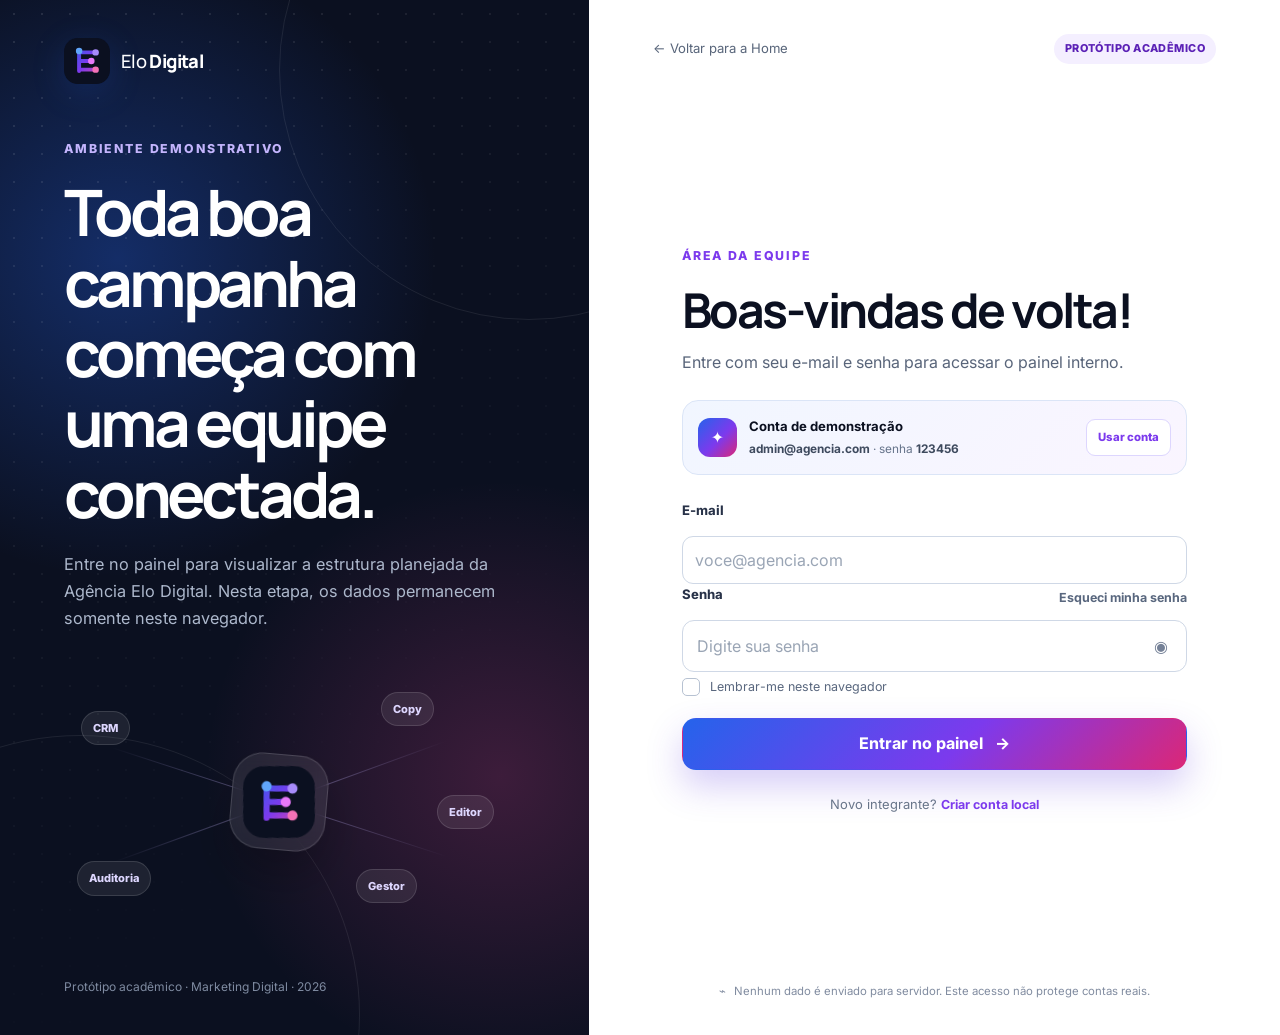
==== copy.html @ 089dfe14 "Implement CRM Copy and Editor modules" ====
<!doctype html>
<html lang="pt-BR">
  <head>
    <meta charset="utf-8"><meta name="viewport" content="width=device-width, initial-scale=1"><meta name="theme-color" content="#ec4899"><meta name="referrer" content="no-referrer">
    <meta http-equiv="Content-Security-Policy" content="default-src 'self'; script-src 'self'; style-src 'self'; img-src 'self' data: blob:; font-src 'self'; connect-src 'none'; object-src 'none'; base-uri 'self'; form-action 'self'; frame-ancestors 'none'">
    <meta name="description" content="Gerador de textos demonstrativo da Agência Elo Digital."><title>Copy | Agência Elo Digital</title>
    <link rel="icon" href="assets/favicon.svg" type="image/svg+xml"><link rel="stylesheet" href="styles.css">
    <script src="scripts/auth.js" defer></script><script src="scripts/data.js" defer></script><script src="scripts/module-shell.js" defer></script><script src="scripts/copy.js" defer></script>
  </head>
  <body class="pagina-modulo modulo-copy">
    <a class="pular-conteudo" href="#conteudo-modulo">Pular para o conteúdo</a>
    <header class="cabecalho-modulo-site"><div class="container barra-modulo-site">
      <a class="marca" href="dashboard.html" aria-label="Agência Elo Digital — painel"><img src="assets/logo.svg" alt="" width="42" height="42"><span>Elo <strong>Digital</strong></span></a>
      <nav class="navegacao-modulos" aria-label="Módulos internos"><a href="dashboard.html">Painel</a><a href="crm.html">CRM</a><a class="ativo" href="copy.html" aria-current="page">Copy</a><a href="editor.html">Editor</a><span>Gestor <small>Em breve</small></span><span>Auditoria <small>Em breve</small></span></nav>
      <div class="acoes-modulo"><span class="avatar-usuario" data-avatar>ED</span><span class="nome-usuario-modulo" data-nome-menu>Equipe Elo</span><button class="botao-sair" type="button" data-sair>Sair</button></div>
    </div></header>
    <main id="conteudo-modulo">
      <section class="hero-modulo"><div class="container hero-modulo-conteudo"><div><p class="sobretitulo">Copy · Textos e ideias de anúncios</p><h1>Da estratégia à mensagem, com contexto e responsabilidade.</h1><p>Configure o formato, o objetivo e o tom para gerar uma sugestão local editável e um prompt pronto para usar em uma ferramenta externa de IA.</p></div><a class="botao botao-primario" href="#historico">Ver histórico</a></div></section>
      <section class="area-modulo container">
        <div class="aviso-prototipo" role="note"><span aria-hidden="true">i</span><p><strong>Geração local.</strong> Nenhum dado é enviado a serviços externos. Os modelos usam somente o conteúdo informado e não inventam avaliações, descontos, prazos ou resultados.</p></div>
        <div class="layout-copy">
          <section class="painel-modulo painel-configuracao" aria-labelledby="titulo-config-copy">
            <div class="cabecalho-painel-modulo"><div><p class="rotulo-formulario">Configuração guiada</p><h2 id="titulo-config-copy">Criar texto</h2></div><button class="botao-texto" type="button" data-clear-copy>Limpar</button></div>
            <form data-copy-form novalidate>
              <input type="hidden" name="id">
              <label class="campo-formulario"><span>Campanha compartilhada *</span><select name="campaignId" required></select><small data-error-for="campaignId"></small></label>
              <div class="resumo-campanha" data-campaign-summary><p>Selecione uma campanha para preencher empresa, produto, objetivo e público.</p></div>
              <div class="grade-formulario">
                <label class="campo-formulario"><span>Tipo de texto *</span><select name="type" required><option value="Legenda para post">Legenda para post</option><option value="Story">Texto para story</option><option value="Anúncio">Anúncio</option><option value="WhatsApp">Mensagem de WhatsApp</option><option value="E-mail promocional">E-mail promocional</option></select></label>
                <label class="campo-formulario"><span>Objetivo *</span><select name="objective" required></select></label>
                <label class="campo-formulario"><span>Tom de voz *</span><select name="tone"><option>Profissional</option><option>Acolhedor</option><option>Criativo</option><option>Direto</option><option>Promocional</option></select></label>
                <label class="campo-formulario"><span>Tamanho *</span><select name="length"><option>Curto</option><option selected>Médio</option><option>Detalhado</option></select></label>
                <label class="campo-formulario campo-largo"><span>Gatilho de comunicação</span><select name="trigger"><option>Sem gatilho</option><option>Benefício concreto</option><option>Novidade</option><option>Prova social</option><option>Urgência</option><option>Escassez</option></select></label>
              </div>
              <div class="campo-condicional" data-social-proof hidden><label class="campo-formulario"><span>Avaliação ou depoimento real *</span><textarea name="socialProof" rows="3" maxlength="350" placeholder="Informe a evidência fornecida pelo cliente."></textarea><small data-error-for="socialProof"></small></label></div>
              <div class="grade-formulario bloco-oferta">
                <label class="campo-formulario"><span>Preço</span><input name="price" maxlength="50" placeholder="Ex.: R$ 19,90"></label>
                <label class="campo-formulario"><span>Desconto</span><input name="discount" maxlength="80" placeholder="Ex.: 10% no Pix"></label>
                <label class="campo-formulario"><span>Prazo/data da oferta</span><input name="deadline" maxlength="80" placeholder="Ex.: até 30/11/2026"></label>
                <label class="campo-formulario"><span>Quantidade disponível</span><input name="quantity" maxlength="80" placeholder="Ex.: 20 unidades"></label>
                <label class="campo-formulario campo-largo"><span>Condições</span><textarea name="conditions" rows="2" maxlength="250" placeholder="Informe regras reais da oferta."></textarea></label>
                <label class="campo-formulario campo-largo"><span>Instruções complementares</span><textarea name="instructions" rows="3" maxlength="400" placeholder="Opcional: termos obrigatórios, canal, palavras a evitar..."></textarea></label>
              </div>
              <p class="mensagem-formulario" data-copy-form-message role="alert"></p>
              <button class="botao botao-primario botao-largo" type="submit">Gerar sugestão e prompt</button>
            </form>
          </section>

          <section class="painel-modulo painel-resultado-copy" aria-labelledby="titulo-resultado-copy">
            <div class="cabecalho-painel-modulo"><div><p class="rotulo-formulario">Resultado editável</p><h2 id="titulo-resultado-copy">Sua sugestão</h2></div><span class="selo-disponivel">Modelo local</span></div>
            <div class="estado-inicial-copy" data-copy-empty><span aria-hidden="true">✦</span><h3>Configure os campos ao lado.</h3><p>A sugestão aparecerá aqui para revisão antes de ser salva.</p></div>
            <div data-copy-result hidden>
              <label class="campo-formulario"><span>Texto gerado</span><textarea data-generated-text rows="12" aria-describedby="copy-edit-hint"></textarea><small id="copy-edit-hint">Você pode editar livremente antes de salvar.</small></label>
              <div class="grupo-acoes-compactas"><button class="botao-secundario" type="button" data-copy-text>Copiar texto</button><button class="botao-secundario" type="button" data-download-text>Baixar TXT</button><button class="botao botao-primario" type="button" data-save-copy>Salvar no histórico</button></div>
              <div class="caixa-prompt"><div><p class="rotulo-formulario">Prompt para IA externa</p><button class="botao-texto" type="button" data-copy-prompt>Copiar prompt</button></div><pre data-generated-prompt></pre></div>
            </div>
          </section>
        </div>

        <section id="historico" class="painel-modulo" aria-labelledby="titulo-historico-copy">
          <div class="cabecalho-painel-modulo"><div><p class="rotulo-formulario">Versões salvas</p><h2 id="titulo-historico-copy">Histórico do Copy</h2></div><span class="contador-registros"><strong data-copy-count>0</strong> textos</span></div>
          <div class="grade-historico" data-copy-history></div>
          <div class="estado-vazio compacto" data-history-empty hidden><h3>Nenhum texto salvo ainda.</h3><p>Gere sua primeira sugestão e salve uma versão para compará-la depois.</p></div>
        </section>
      </section>
    </main>
    <footer class="rodape-dashboard"><div class="container"><p>Agência Elo Digital · Projeto acadêmico de Marketing Digital</p><p>Copy demonstrativo · sem API externa</p></div></footer>
  </body>
</html>
---- styles.css ----
@font-face {
  font-family: "Manrope";
  src: url("assets/fonts/Manrope-Variable.ttf") format("truetype");
  font-style: normal;
  font-weight: 200 800;
  font-display: swap;
}

@font-face {
  font-family: "Inter";
  src: url("assets/fonts/Inter-Variable.ttf") format("truetype");
  font-style: normal;
  font-weight: 100 900;
  font-display: swap;
}

:root {
  --azul: #2563eb;
  --azul-claro: #60a5fa;
  --roxo: #7c3aed;
  --roxo-claro: #a78bfa;
  --magenta: #db2777;
  --rosa: #f472b6;
  --marinho: #0b1020;
  --marinho-medio: #151b31;
  --texto: #172033;
  --texto-suave: #59657a;
  --fundo: #f8fafc;
  --superficie: #ffffff;
  --borda: #dbe2ec;
  --sucesso: #08735a;
  --erro: #b4233f;
  --foco: #005bd8;
  --gradiente: linear-gradient(135deg, var(--azul) 0%, var(--roxo) 55%, var(--magenta) 100%);
  --gradiente-suave: linear-gradient(135deg, rgb(37 99 235 / 12%), rgb(124 58 237 / 12%), rgb(236 72 153 / 12%));
  --sombra: 0 24px 70px rgb(11 16 32 / 10%);
  --raio: 24px;
}

*,
*::before,
*::after {
  box-sizing: border-box;
}

html {
  scroll-behavior: smooth;
}

body {
  margin: 0;
  color: var(--texto);
  background: var(--fundo);
  font-family: "Inter", system-ui, -apple-system, BlinkMacSystemFont, "Segoe UI", sans-serif;
  font-size: 1rem;
  line-height: 1.65;
  text-rendering: optimizeLegibility;
}

body.menu-aberto {
  overflow: hidden;
}

button,
input {
  font: inherit;
}

button,
a {
  -webkit-tap-highlight-color: transparent;
}

button {
  color: inherit;
}

a {
  color: inherit;
  text-decoration: none;
}

img,
svg {
  display: block;
  max-width: 100%;
}

h1,
h2,
h3,
p {
  overflow-wrap: anywhere;
}

h1,
h2,
h3 {
  margin-top: 0;
  color: var(--marinho);
  font-family: "Manrope", "Inter", sans-serif;
  line-height: 1.1;
}

h1 {
  font-size: clamp(2.75rem, 7vw, 5.75rem);
  letter-spacing: -0.065em;
}

h2 {
  font-size: clamp(2.15rem, 5vw, 4rem);
  letter-spacing: -0.052em;
}

h3 {
  font-size: 1.45rem;
  letter-spacing: -0.03em;
}

.container {
  width: min(1180px, calc(100% - 40px));
  margin-inline: auto;
}

.sr-only {
  position: absolute;
  width: 1px;
  height: 1px;
  padding: 0;
  margin: -1px;
  overflow: hidden;
  clip: rect(0, 0, 0, 0);
  white-space: nowrap;
  border: 0;
}

.pular-conteudo {
  position: fixed;
  z-index: 1000;
  top: 12px;
  left: 12px;
  padding: 12px 18px;
  color: #fff;
  background: var(--marinho);
  border-radius: 10px;
  transform: translateY(-160%);
  transition: transform 180ms ease;
}

.pular-conteudo:focus {
  transform: translateY(0);
}

:focus-visible {
  outline: 3px solid var(--foco);
  outline-offset: 3px;
}

.marca {
  display: inline-flex;
  align-items: center;
  gap: 11px;
  color: var(--marinho);
  font-family: "Manrope", sans-serif;
  font-size: 1.15rem;
  font-weight: 500;
  letter-spacing: -0.035em;
}

.marca img {
  flex: 0 0 auto;
  filter: drop-shadow(0 8px 16px rgb(37 99 235 / 16%));
}

.marca strong {
  font-weight: 800;
}

.botao {
  display: inline-flex;
  min-height: 52px;
  align-items: center;
  justify-content: center;
  gap: 12px;
  padding: 13px 21px;
  border: 1px solid transparent;
  border-radius: 14px;
  cursor: pointer;
  font-weight: 750;
  line-height: 1.2;
  transition: transform 180ms ease, box-shadow 180ms ease, background 180ms ease, border-color 180ms ease;
}

.botao:hover {
  transform: translateY(-2px);
}

.botao-primario {
  color: #fff;
  background: var(--gradiente);
  box-shadow: 0 16px 35px rgb(91 57 224 / 25%);
}

.botao-primario:hover {
  box-shadow: 0 19px 42px rgb(91 57 224 / 34%);
}

.botao-secundario {
  color: var(--marinho);
  background: rgb(255 255 255 / 74%);
  border-color: #cfd8e6;
}

.botao-secundario:hover {
  background: #fff;
  border-color: #aebcd1;
}

.botao:disabled {
  color: #6b7280;
  background: #d9dee8;
  box-shadow: none;
  cursor: wait;
  transform: none;
}

.sobretitulo,
.rotulo-formulario {
  margin: 0 0 18px;
  color: var(--roxo);
  font-size: 0.77rem;
  font-weight: 800;
  letter-spacing: 0.15em;
  text-transform: uppercase;
}

.sobretitulo {
  display: flex;
  align-items: center;
  gap: 10px;
}

.sobretitulo > span {
  width: 32px;
  height: 2px;
  background: var(--gradiente);
}

.sobretitulo-claro {
  color: #c4b5fd;
}

/* Home */

.cabecalho-site {
  position: fixed;
  z-index: 100;
  inset: 0 0 auto;
  background: rgb(248 250 252 / 84%);
  border-bottom: 1px solid transparent;
  backdrop-filter: blur(18px);
  transition: border-color 180ms ease, box-shadow 180ms ease;
}

.cabecalho-site.rolado {
  border-color: rgb(219 226 236 / 85%);
  box-shadow: 0 12px 35px rgb(11 16 32 / 6%);
}

.barra-navegacao {
  display: flex;
  min-height: 78px;
  align-items: center;
  justify-content: space-between;
  gap: 28px;
}

.navegacao-principal {
  display: flex;
  align-items: center;
  gap: 30px;
  color: #39445a;
  font-size: 0.93rem;
  font-weight: 650;
}

.navegacao-principal > a:not(.botao) {
  position: relative;
}

.navegacao-principal > a:not(.botao)::after {
  position: absolute;
  right: 0;
  bottom: -8px;
  left: 0;
  height: 2px;
  content: "";
  background: var(--gradiente);
  transform: scaleX(0);
  transform-origin: right;
  transition: transform 180ms ease;
}

.navegacao-principal > a:not(.botao):hover::after {
  transform: scaleX(1);
  transform-origin: left;
}

.botao-cabecalho {
  min-height: 44px;
  padding: 10px 17px;
  color: #fff;
  background: var(--marinho);
  border-radius: 12px;
}

.botao-menu {
  display: none;
  width: 44px;
  height: 44px;
  place-items: center;
  padding: 9px;
  background: transparent;
  border: 0;
  border-radius: 10px;
  cursor: pointer;
}

.botao-menu > span:not(.sr-only) {
  display: block;
  width: 22px;
  height: 2px;
  margin: 4px auto;
  background: var(--marinho);
  transition: transform 180ms ease, opacity 180ms ease;
}

.hero {
  position: relative;
  min-height: 780px;
  padding: 165px 0 100px;
  overflow: hidden;
  background:
    linear-gradient(rgb(255 255 255 / 76%), rgb(248 250 252 / 88%)),
    radial-gradient(circle at 13% 20%, rgb(37 99 235 / 12%), transparent 32%),
    radial-gradient(circle at 86% 18%, rgb(236 72 153 / 10%), transparent 30%);
}

.hero::before {
  position: absolute;
  inset: 0;
  pointer-events: none;
  content: "";
  background-image: radial-gradient(rgb(11 16 32 / 10%) 1px, transparent 1px);
  background-size: 26px 26px;
  mask-image: linear-gradient(to bottom, transparent, #000 20%, transparent 86%);
  opacity: 0.32;
}

.hero-brilho {
  position: absolute;
  border-radius: 50%;
  filter: blur(10px);
  opacity: 0.4;
  pointer-events: none;
}

.hero-brilho-um {
  top: 12%;
  left: -120px;
  width: 290px;
  height: 290px;
  background: rgb(37 99 235 / 20%);
}

.hero-brilho-dois {
  right: -80px;
  bottom: 0;
  width: 330px;
  height: 330px;
  background: rgb(236 72 153 / 17%);
}

.grade-hero {
  position: relative;
  z-index: 1;
  display: grid;
  grid-template-columns: minmax(0, 1.05fr) minmax(430px, 0.95fr);
  align-items: center;
  gap: clamp(45px, 7vw, 95px);
}

.hero h1 {
  max-width: 10.5ch;
  margin-bottom: 27px;
}

.hero h1 em {
  color: transparent;
  background: var(--gradiente);
  background-clip: text;
  font-style: normal;
}

.hero-resumo {
  max-width: 620px;
  margin: 0 0 32px;
  color: var(--texto-suave);
  font-size: clamp(1.08rem, 2vw, 1.25rem);
}

.grupo-botoes {
  display: flex;
  flex-wrap: wrap;
  gap: 13px;
}

.lista-confianca {
  display: flex;
  flex-wrap: wrap;
  gap: 20px;
  padding: 0;
  margin: 34px 0 0;
  color: #526078;
  font-size: 0.85rem;
  list-style: none;
}

.lista-confianca span {
  display: inline-grid;
  width: 20px;
  height: 20px;
  margin-right: 6px;
  place-items: center;
  color: var(--roxo);
  background: #ede9fe;
  border-radius: 50%;
  font-size: 0.7rem;
  font-weight: 900;
}

.hero-visual {
  position: relative;
  width: min(100%, 510px);
  aspect-ratio: 1;
  justify-self: end;
}

.hero-visual::before {
  position: absolute;
  inset: 10%;
  content: "";
  background: radial-gradient(circle, rgb(124 58 237 / 18%), rgb(37 99 235 / 7%) 42%, transparent 70%);
  border-radius: 50%;
  filter: blur(8px);
}

.orbita {
  position: absolute;
  border: 1px solid rgb(124 58 237 / 25%);
  border-radius: 50%;
}

.orbita::before,
.orbita::after {
  position: absolute;
  width: 7px;
  height: 7px;
  content: "";
  background: var(--roxo);
  border: 3px solid #f8fafc;
  border-radius: 50%;
  box-shadow: 0 0 0 5px rgb(124 58 237 / 12%);
}

.orbita-externa {
  inset: 5%;
  animation: rotacao 28s linear infinite;
}

.orbita-externa::before {
  top: 19%;
  right: 5%;
}

.orbita-externa::after {
  bottom: 12%;
  left: 11%;
}

.orbita-interna {
  inset: 22%;
  border-style: dashed;
  animation: rotacao-inversa 20s linear infinite;
}

.orbita-interna::before {
  top: 3%;
  left: 28%;
}

.orbita-interna::after {
  right: 3%;
  bottom: 24%;
}

.nucleo-marca {
  position: absolute;
  z-index: 2;
  inset: 33%;
  display: grid;
  place-items: center;
  padding: 25px;
  color: #fff;
  text-align: center;
  background: rgb(11 16 32 / 97%);
  border: 1px solid rgb(255 255 255 / 12%);
  border-radius: 34%;
  box-shadow: 0 30px 70px rgb(11 16 32 / 27%), inset 0 1px rgb(255 255 255 / 12%);
  transform: rotate(4deg);
}

.nucleo-marca img {
  width: 64px;
  transform: rotate(-4deg);
}

.nucleo-marca span {
  margin-top: 3px;
  font-family: "Manrope", sans-serif;
  font-size: 0.83rem;
  font-weight: 750;
  line-height: 1.25;
  transform: rotate(-4deg);
}

.modulo-orbita {
  position: absolute;
  z-index: 3;
  padding: 10px 15px;
  color: var(--marinho);
  background: rgb(255 255 255 / 94%);
  border: 1px solid rgb(219 226 236 / 88%);
  border-radius: 999px;
  box-shadow: 0 14px 30px rgb(11 16 32 / 12%);
  font-family: "Manrope", sans-serif;
  font-size: 0.8rem;
  font-weight: 800;
  animation: flutuar 5s ease-in-out infinite;
}

.modulo-crm { top: 12%; left: 13%; }
.modulo-copy { top: 6%; right: 13%; animation-delay: -1s; }
.modulo-editor { top: 45%; right: -2%; animation-delay: -2s; }
.modulo-gestor { right: 12%; bottom: 8%; animation-delay: -3s; }
.modulo-auditoria { bottom: 14%; left: 4%; animation-delay: -4s; }

.ponto-decorativo {
  position: absolute;
  width: 13px;
  height: 13px;
  background: var(--gradiente);
  border: 3px solid #fff;
  border-radius: 50%;
  box-shadow: 0 0 0 6px rgb(124 58 237 / 12%);
}

.ponto-a { top: 36%; left: 7%; }
.ponto-b { top: 23%; right: 27%; }
.ponto-c { right: 29%; bottom: 25%; }

@keyframes rotacao { to { transform: rotate(360deg); } }
@keyframes rotacao-inversa { to { transform: rotate(-360deg); } }
@keyframes flutuar { 50% { transform: translateY(-8px); } }

.secao {
  padding: 115px 0;
}

.cabecalho-secao {
  display: grid;
  grid-template-columns: minmax(0, 1.2fr) minmax(280px, 0.65fr);
  align-items: end;
  gap: 60px;
  margin-bottom: 52px;
}

.cabecalho-secao h2 {
  max-width: 12ch;
  margin-bottom: 0;
}

.cabecalho-secao > p {
  margin: 0 0 7px;
  color: var(--texto-suave);
}

.secao-servicos {
  background: #fff;
}

.grade-servicos {
  display: grid;
  grid-template-columns: repeat(6, minmax(0, 1fr));
  gap: 18px;
}

.cartao-servico {
  position: relative;
  grid-column: span 2;
  min-height: 385px;
  padding: 27px;
  overflow: hidden;
  background: #fff;
  border: 1px solid var(--borda);
  border-radius: 22px;
  box-shadow: 0 12px 35px rgb(11 16 32 / 5%);
  transition: transform 220ms ease, box-shadow 220ms ease, border-color 220ms ease;
}

.cartao-servico:nth-child(4) {
  grid-column: 2 / span 2;
}

.cartao-servico:hover {
  border-color: rgb(124 58 237 / 32%);
  box-shadow: 0 22px 54px rgb(11 16 32 / 10%);
  transform: translateY(-7px);
}

.cartao-servico::after {
  position: absolute;
  right: -50px;
  bottom: -75px;
  width: 170px;
  height: 170px;
  content: "";
  background: var(--gradiente-suave);
  border-radius: 50%;
  filter: blur(4px);
}

.cartao-destaque {
  color: #e8ebf4;
  background: var(--marinho);
  border-color: var(--marinho);
}

.cartao-destaque h3,
.cartao-destaque .subtitulo-cartao {
  color: #fff;
}

.topo-cartao {
  position: relative;
  z-index: 1;
  display: flex;
  align-items: flex-start;
  justify-content: space-between;
  gap: 12px;
}

.icone-servico {
  display: grid;
  width: 50px;
  height: 50px;
  place-items: center;
  color: #fff;
  background: var(--gradiente);
  border-radius: 15px;
  box-shadow: 0 12px 25px rgb(91 57 224 / 24%);
}

.icone-servico svg {
  width: 23px;
  fill: none;
  stroke: currentColor;
  stroke-linecap: round;
  stroke-linejoin: round;
  stroke-width: 1.8;
}

.icone-copy { background: linear-gradient(135deg, #7c3aed, #db2777); }
.icone-editor { background: linear-gradient(135deg, #2563eb, #7c3aed); }
.icone-gestor { background: linear-gradient(135deg, #0f766e, #2563eb); }
.icone-auditoria { background: linear-gradient(135deg, #db2777, #f97316); }

.selo-em-breve {
  display: inline-flex;
  min-height: 28px;
  align-items: center;
  padding: 5px 10px;
  color: #5b21b6;
  background: #f1eafe;
  border: 1px solid #ddc9fb;
  border-radius: 999px;
  font-size: 0.67rem;
  font-weight: 850;
  letter-spacing: 0.08em;
  text-transform: uppercase;
}

.cartao-destaque .selo-em-breve {
  color: #e9d5ff;
  background: rgb(124 58 237 / 22%);
  border-color: rgb(196 181 253 / 25%);
}

.numero-cartao {
  margin: 25px 0 12px;
  color: #9da8ba;
  font-family: "Manrope", sans-serif;
  font-size: 0.72rem;
  font-weight: 800;
}

.cartao-servico h3 {
  margin-bottom: 4px;
  font-size: 1.7rem;
}

.subtitulo-cartao {
  margin: 0 0 16px;
  color: var(--roxo);
  font-size: 0.83rem;
  font-weight: 750;
}

.cartao-servico > p:not(.numero-cartao, .subtitulo-cartao) {
  position: relative;
  z-index: 1;
  margin: 0;
  color: #69758a;
  font-size: 0.92rem;
}

.cartao-destaque > p:not(.numero-cartao, .subtitulo-cartao) {
  color: #b7c0d2;
}

.linha-cartao {
  position: absolute;
  z-index: 1;
  right: 27px;
  bottom: 27px;
  left: 27px;
  height: 3px;
  overflow: hidden;
  background: #eef1f6;
  border-radius: 999px;
}

.linha-cartao::after {
  display: block;
  width: 32%;
  height: 100%;
  content: "";
  background: var(--gradiente);
  border-radius: inherit;
}

.cartao-destaque .linha-cartao {
  background: rgb(255 255 255 / 10%);
}

.secao-sobre {
  position: relative;
  padding: 125px 0;
  overflow: hidden;
  color: #c8d0df;
  background:
    radial-gradient(circle at 14% 30%, rgb(37 99 235 / 22%), transparent 35%),
    radial-gradient(circle at 90% 75%, rgb(236 72 153 / 14%), transparent 30%),
    var(--marinho);
}

.secao-sobre::after {
  position: absolute;
  inset: 0;
  content: "";
  background-image: linear-gradient(rgb(255 255 255 / 3%) 1px, transparent 1px), linear-gradient(90deg, rgb(255 255 255 / 3%) 1px, transparent 1px);
  background-size: 50px 50px;
  mask-image: radial-gradient(circle at center, #000, transparent 80%);
  pointer-events: none;
}

.grade-sobre {
  position: relative;
  z-index: 1;
  display: grid;
  grid-template-columns: minmax(350px, 0.85fr) minmax(0, 1.15fr);
  align-items: center;
  gap: clamp(70px, 9vw, 140px);
}

.conteudo-sobre h2 {
  max-width: 13ch;
  margin-bottom: 25px;
  color: #fff;
}

.conteudo-sobre > p:not(.sobretitulo) {
  max-width: 650px;
  margin-bottom: 35px;
  font-size: 1.05rem;
}

.composicao-sobre {
  position: relative;
  min-height: 480px;
}

.painel-dados {
  position: absolute;
  inset: 8% 0 8% 5%;
  padding: 30px;
  background: rgb(255 255 255 / 7%);
  border: 1px solid rgb(255 255 255 / 13%);
  border-radius: 30px;
  box-shadow: 0 40px 80px rgb(0 0 0 / 25%);
  backdrop-filter: blur(18px);
  transform: rotate(-4deg);
}

.painel-topo {
  display: flex;
  gap: 7px;
  margin-bottom: 55px;
}

.painel-topo span {
  width: 8px;
  height: 8px;
  background: #526078;
  border-radius: 50%;
}

.painel-topo span:first-child { background: var(--rosa); }
.painel-topo span:nth-child(2) { background: var(--roxo-claro); }
.painel-topo span:last-child { background: var(--azul-claro); }

.painel-dados > p {
  color: #fff;
  font-family: "Manrope", sans-serif;
  font-size: 1.2rem;
  font-weight: 750;
}

.grafico-linhas {
  display: flex;
  height: 180px;
  align-items: end;
  gap: 12px;
  padding-top: 20px;
  border-bottom: 1px solid rgb(255 255 255 / 15%);
}

.grafico-linhas span {
  flex: 1;
  background: linear-gradient(to top, var(--azul), var(--rosa));
  border-radius: 8px 8px 2px 2px;
  opacity: 0.86;
}

.grafico-linhas span:nth-child(1) { height: 34%; }
.grafico-linhas span:nth-child(2) { height: 52%; }
.grafico-linhas span:nth-child(3) { height: 43%; }
.grafico-linhas span:nth-child(4) { height: 72%; }
.grafico-linhas span:nth-child(5) { height: 61%; }
.grafico-linhas span:nth-child(6) { height: 88%; }

.painel-rodape {
  display: flex;
  justify-content: space-between;
  margin-top: 22px;
  color: #98a4ba;
  font-size: 0.78rem;
}

.painel-rodape strong {
  color: #fff;
}

.selo-flutuante {
  position: absolute;
  right: -25px;
  bottom: 8px;
  display: grid;
  width: 132px;
  height: 132px;
  place-content: center;
  color: #fff;
  text-align: center;
  background: var(--gradiente);
  border: 8px solid var(--marinho);
  border-radius: 50%;
  box-shadow: 0 25px 50px rgb(0 0 0 / 30%);
  font-family: "Manrope", sans-serif;
  line-height: 1.15;
  transform: rotate(7deg);
}

.selo-flutuante strong {
  font-size: 1.1rem;
}

.lista-valores {
  display: grid;
  gap: 2px;
}

.lista-valores > div {
  display: grid;
  grid-template-columns: 40px 1fr;
  gap: 16px;
  padding: 18px 0;
  border-top: 1px solid rgb(255 255 255 / 10%);
}

.lista-valores span {
  color: var(--roxo-claro);
  font-family: "Manrope", sans-serif;
  font-size: 0.75rem;
  font-weight: 800;
}

.lista-valores p {
  margin: 0;
}

.lista-valores strong {
  color: #fff;
}

.secao-processo {
  background: #f7f8fc;
}

.cabecalho-processo {
  max-width: 720px;
  margin-bottom: 55px;
}

.cabecalho-processo h2 {
  margin-bottom: 0;
}

.etapas-processo {
  display: grid;
  grid-template-columns: repeat(3, 1fr);
  padding: 0;
  margin: 0;
  list-style: none;
}

.etapas-processo li {
  position: relative;
  min-height: 325px;
  padding: 35px;
  background: #fff;
  border: solid var(--borda);
  border-width: 1px 0 1px 1px;
}

.etapas-processo li:first-child { border-radius: 24px 0 0 24px; }
.etapas-processo li:last-child { border-right-width: 1px; border-radius: 0 24px 24px 0; }

.etapas-processo li:not(:last-child)::after {
  position: absolute;
  z-index: 2;
  top: 50%;
  right: -17px;
  display: grid;
  width: 34px;
  height: 34px;
  place-items: center;
  color: var(--roxo);
  content: "→";
  background: #fff;
  border: 1px solid var(--borda);
  border-radius: 50%;
  transform: translateY(-50%);
}

.numero-etapa {
  color: #99a4b5;
  font-family: "Manrope", sans-serif;
  font-size: 0.75rem;
  font-weight: 800;
}

.icone-etapa {
  display: grid;
  width: 58px;
  height: 58px;
  margin: 35px 0 25px;
  place-items: center;
  color: #fff;
  background: var(--gradiente);
  border-radius: 18px;
  box-shadow: 0 15px 30px rgb(91 57 224 / 20%);
  font-size: 1.5rem;
}

.etapas-processo h3 {
  margin-bottom: 12px;
}

.etapas-processo p {
  margin: 0;
  color: var(--texto-suave);
  font-size: 0.93rem;
}

.secao-cta {
  padding: 85px 0 100px;
  background: #f7f8fc;
}

.caixa-cta {
  position: relative;
  display: grid;
  grid-template-columns: 1fr auto;
  align-items: center;
  gap: 50px;
  padding: clamp(42px, 7vw, 75px);
  overflow: hidden;
  color: #bec7d8;
  background: var(--marinho);
  border-radius: 32px;
  box-shadow: 0 34px 80px rgb(11 16 32 / 17%);
}

.caixa-cta > *:not(.cta-orbe) {
  position: relative;
  z-index: 1;
}

.caixa-cta h2 {
  max-width: 13ch;
  margin-bottom: 18px;
  color: #fff;
}

.caixa-cta p:not(.sobretitulo) {
  max-width: 620px;
  margin-bottom: 0;
}

.botao-claro {
  color: var(--marinho);
  background: #fff;
  box-shadow: 0 16px 35px rgb(0 0 0 / 20%);
  white-space: nowrap;
}

.cta-orbe {
  position: absolute;
  border-radius: 50%;
  filter: blur(2px);
}

.cta-orbe-a {
  top: -120px;
  right: 8%;
  width: 280px;
  height: 280px;
  background: rgb(124 58 237 / 32%);
}

.cta-orbe-b {
  bottom: -150px;
  left: 35%;
  width: 300px;
  height: 300px;
  background: rgb(236 72 153 / 18%);
}

.rodape-site {
  padding: 70px 0 25px;
  color: #7d889c;
  background: #080c18;
}

.rodape-principal {
  display: grid;
  grid-template-columns: 1.4fr 0.8fr 1fr;
  gap: 60px;
  padding-bottom: 50px;
}

.marca-rodape {
  color: #fff;
}

.rodape-marca > p {
  max-width: 280px;
}

.rodape-principal h2 {
  margin-bottom: 20px;
  color: #fff;
  font-size: 0.84rem;
  letter-spacing: 0.1em;
  text-transform: uppercase;
}

.rodape-principal > div:not(.rodape-marca) a,
.rodape-principal > div:not(.rodape-marca) p {
  display: block;
  margin: 8px 0;
  font-size: 0.87rem;
}

.rodape-principal a:hover {
  color: #fff;
}

.rodape-final {
  display: flex;
  justify-content: space-between;
  gap: 20px;
  padding-top: 25px;
  border-top: 1px solid rgb(255 255 255 / 9%);
  font-size: 0.78rem;
}

.reveal {
  opacity: 0;
  transform: translateY(22px);
  transition: opacity 700ms ease, transform 700ms ease;
}

.reveal.visivel {
  opacity: 1;
  transform: translateY(0);
}

/* Autenticação */

.pagina-autenticacao {
  min-height: 100vh;
  background: #fff;
}

.layout-autenticacao {
  display: grid;
  min-height: 100vh;
  grid-template-columns: minmax(410px, 0.92fr) minmax(520px, 1.08fr);
}

.painel-autenticacao-visual {
  position: relative;
  display: flex;
  min-height: 100vh;
  flex-direction: column;
  padding: 38px clamp(35px, 5vw, 72px);
  overflow: hidden;
  color: #cbd3e3;
  background:
    radial-gradient(circle at 20% 25%, rgb(37 99 235 / 35%), transparent 35%),
    radial-gradient(circle at 85% 75%, rgb(236 72 153 / 22%), transparent 32%),
    var(--marinho);
}

.painel-autenticacao-visual::before {
  position: absolute;
  inset: 0;
  pointer-events: none;
  content: "";
  background-image: radial-gradient(rgb(255 255 255 / 11%) 1px, transparent 1px);
  background-size: 28px 28px;
  mask-image: linear-gradient(140deg, #000, transparent 75%);
}

.marca-login {
  position: relative;
  z-index: 2;
  color: #fff;
}

.conteudo-visual-login {
  position: relative;
  z-index: 2;
  display: flex;
  flex: 1;
  flex-direction: column;
  justify-content: center;
  padding: 55px 0;
}

.conteudo-visual-login h1 {
  max-width: 10ch;
  margin-bottom: 22px;
  color: #fff;
  font-size: clamp(2.65rem, 5vw, 5rem);
}

.conteudo-visual-login > p:not(.sobretitulo) {
  max-width: 570px;
  margin: 0;
  color: #adb8cc;
  font-size: 1.02rem;
}

.rede-modulos {
  position: relative;
  width: min(100%, 430px);
  height: 240px;
  margin-top: 50px;
}

.rede-modulos::before,
.rede-modulos::after {
  position: absolute;
  inset: 50% auto auto 50%;
  width: 82%;
  height: 1px;
  content: "";
  background: linear-gradient(90deg, transparent, rgb(196 181 253 / 45%), transparent);
  transform: translate(-50%, -50%) rotate(18deg);
}

.rede-modulos::after {
  transform: translate(-50%, -50%) rotate(-20deg);
}

.rede-modulos > span {
  position: absolute;
  z-index: 2;
  padding: 7px 11px;
  color: #ddd6fe;
  background: rgb(255 255 255 / 8%);
  border: 1px solid rgb(255 255 255 / 13%);
  border-radius: 999px;
  font-size: 0.69rem;
  font-weight: 800;
}

.rede-modulos > span:nth-child(1) { top: 12%; left: 4%; }
.rede-modulos > span:nth-child(2) { top: 4%; right: 14%; }
.rede-modulos > span:nth-child(3) { top: 47%; right: 0; }
.rede-modulos > span:nth-child(4) { bottom: 8%; right: 18%; }
.rede-modulos > span:nth-child(5) { bottom: 11%; left: 3%; }

.elo-central {
  position: absolute;
  z-index: 3;
  top: 50%;
  left: 50%;
  display: grid;
  width: 96px;
  height: 96px;
  place-items: center;
  background: rgb(255 255 255 / 8%);
  border: 1px solid rgb(255 255 255 / 15%);
  border-radius: 30px;
  box-shadow: 0 25px 50px rgb(0 0 0 / 25%);
  transform: translate(-50%, -50%) rotate(5deg);
  backdrop-filter: blur(10px);
}

.elo-central img {
  transform: rotate(-5deg);
}

.nota-visual-login {
  position: relative;
  z-index: 2;
  margin: 0;
  color: #7f8ba1;
  font-size: 0.75rem;
}

.forma-login {
  position: absolute;
  border: 1px solid rgb(255 255 255 / 8%);
  border-radius: 50%;
  pointer-events: none;
}

.forma-login-a {
  top: -180px;
  right: -190px;
  width: 500px;
  height: 500px;
}

.forma-login-b {
  bottom: -260px;
  left: -200px;
  width: 560px;
  height: 560px;
}

.painel-formulario-login {
  display: flex;
  min-height: 100vh;
  flex-direction: column;
  padding: 34px clamp(30px, 5vw, 80px);
  background: #fff;
}

.topo-formulario-login {
  display: flex;
  align-items: center;
  justify-content: space-between;
  gap: 20px;
  color: #58657a;
  font-size: 0.82rem;
}

.topo-formulario-login a:hover,
.voltar-formulario:hover {
  color: var(--roxo);
}

.etiqueta-prototipo {
  padding: 6px 11px;
  color: #5b21b6;
  background: #f4efff;
  border-radius: 999px;
  font-size: 0.68rem;
  font-weight: 800;
  letter-spacing: 0.04em;
  text-transform: uppercase;
}

.cartao-autenticacao {
  width: min(100%, 505px);
  margin: auto;
  padding: 50px 0 35px;
}

.cartao-autenticacao h2 {
  margin-bottom: 12px;
  font-size: clamp(2rem, 4vw, 3rem);
}

.introducao-formulario {
  margin: 0 0 25px;
  color: var(--texto-suave);
}

.credencial-demo {
  display: flex;
  align-items: center;
  justify-content: space-between;
  gap: 18px;
  padding: 15px;
  margin-bottom: 25px;
  background: linear-gradient(135deg, #f1f6ff, #faf5ff);
  border: 1px solid #dbe5f7;
  border-radius: 16px;
}

.credencial-demo > div {
  display: flex;
  align-items: center;
  gap: 12px;
}

.credencial-icone {
  display: grid;
  width: 39px;
  height: 39px;
  flex: 0 0 auto;
  place-items: center;
  color: #fff;
  background: var(--gradiente);
  border-radius: 12px;
}

.credencial-demo strong {
  display: block;
  color: var(--marinho);
  font-size: 0.82rem;
}

.credencial-demo p {
  margin: 2px 0 0;
  color: #66748b;
  font-size: 0.74rem;
}

.credencial-demo p span {
  color: #3e4a5e;
  font-weight: 700;
}

.credencial-demo button {
  flex: 0 0 auto;
  padding: 8px 11px;
  color: var(--roxo);
  background: #fff;
  border: 1px solid #ddd6fe;
  border-radius: 9px;
  cursor: pointer;
  font-size: 0.71rem;
  font-weight: 800;
}

.campo-formulario {
  margin-bottom: 18px;
}

.campo-formulario label,
.linha-rotulo label {
  display: block;
  margin-bottom: 7px;
  color: #283248;
  font-size: 0.82rem;
  font-weight: 750;
}

.campo-formulario > input,
.campo-senha {
  width: 100%;
  min-height: 51px;
  background: #fff;
  border: 1.5px solid #cfd8e6;
  border-radius: 12px;
  transition: border-color 160ms ease, box-shadow 160ms ease;
}

.campo-formulario > input {
  padding: 12px 14px;
  color: var(--texto);
}

.campo-formulario input::placeholder {
  color: #9aa5b5;
}

.campo-formulario > input:focus,
.campo-senha:focus-within {
  border-color: var(--azul);
  box-shadow: 0 0 0 4px rgb(37 99 235 / 11%);
  outline: 0;
}

.campo-senha {
  display: flex;
  overflow: hidden;
}

.campo-senha input {
  min-width: 0;
  flex: 1;
  padding: 12px 14px;
  color: var(--texto);
  background: transparent;
  border: 0;
  outline: 0;
}

.campo-senha button {
  width: 50px;
  color: #758197;
  background: transparent;
  border: 0;
  cursor: pointer;
}

.campo-senha button:hover {
  color: var(--roxo);
}

.campo-formulario.invalido > input,
.campo-formulario.invalido .campo-senha {
  border-color: var(--erro);
  box-shadow: 0 0 0 3px rgb(180 35 63 / 9%);
}

.erro-campo {
  min-height: 0;
  margin: 5px 0 0;
  color: var(--erro);
  font-size: 0.73rem;
  font-weight: 650;
}

.erro-campo:empty {
  display: none;
}

.linha-rotulo {
  display: flex;
  align-items: center;
  justify-content: space-between;
  gap: 15px;
}

.link-texto {
  padding: 0;
  color: #59677e;
  background: transparent;
  border: 0;
  cursor: pointer;
  font-size: 0.78rem;
  font-weight: 700;
}

.link-texto:hover,
.link-destaque {
  color: var(--roxo);
}

.controle-checkbox {
  display: flex;
  align-items: flex-start;
  gap: 10px;
  margin: 5px 0 20px;
  color: #59677e;
  cursor: pointer;
  font-size: 0.78rem;
}

.controle-checkbox input {
  position: absolute;
  width: 1px;
  height: 1px;
  opacity: 0;
}

.controle-checkbox > span {
  position: relative;
  width: 18px;
  height: 18px;
  flex: 0 0 auto;
  margin-top: 1px;
  background: #fff;
  border: 1.5px solid #b7c2d2;
  border-radius: 5px;
}

.controle-checkbox input:checked + span {
  background: var(--roxo);
  border-color: var(--roxo);
}

.controle-checkbox input:checked + span::after {
  position: absolute;
  top: 2px;
  left: 5px;
  width: 4px;
  height: 8px;
  content: "";
  border: solid #fff;
  border-width: 0 2px 2px 0;
  transform: rotate(45deg);
}

.controle-checkbox input:focus-visible + span {
  outline: 3px solid var(--foco);
  outline-offset: 3px;
}

.controle-termos {
  line-height: 1.45;
}

.botao-largo {
  width: 100%;
}

.troca-formulario {
  margin: 24px 0 0;
  color: #68758a;
  text-align: center;
  font-size: 0.81rem;
}

.voltar-formulario {
  display: inline-flex;
  align-items: center;
  gap: 7px;
  padding: 0;
  margin-bottom: 26px;
  color: #657188;
  background: transparent;
  border: 0;
  cursor: pointer;
  font-size: 0.79rem;
  font-weight: 700;
}

.aviso-dados {
  padding: 13px 15px;
  margin-bottom: 22px;
  color: #5b4770;
  background: #faf7ff;
  border: 1px solid #e8def8;
  border-left: 4px solid var(--roxo);
  border-radius: 10px;
  font-size: 0.76rem;
}

.aviso-dados strong {
  display: block;
  color: #482378;
}

.aviso-sucesso {
  color: #1f5e4e;
  background: #effaf6;
  border-color: #c8eade;
  border-left-color: var(--sucesso);
}

.aviso-sucesso strong {
  color: #075a47;
}

.mensagem-formulario {
  padding: 13px 15px;
  margin-bottom: 22px;
  color: #7a1c33;
  background: #fff2f5;
  border: 1px solid #f6cad5;
  border-radius: 11px;
  font-size: 0.78rem;
  font-weight: 650;
}

.mensagem-formulario.sucesso {
  color: #075a47;
  background: #effaf6;
  border-color: #c8eade;
}

.form-nova-senha {
  padding-top: 22px;
  margin-top: 22px;
  border-top: 1px solid var(--borda);
}

.nota-privacidade-login {
  display: flex;
  align-items: center;
  justify-content: center;
  gap: 8px;
  margin: 0;
  color: #818ca0;
  text-align: center;
  font-size: 0.71rem;
}

/* Dashboard */

.pagina-dashboard {
  min-height: 100vh;
  background: #f6f8fc;
}

.cabecalho-dashboard {
  position: sticky;
  z-index: 50;
  top: 0;
  background: rgb(255 255 255 / 91%);
  border-bottom: 1px solid var(--borda);
  backdrop-filter: blur(16px);
}

.barra-dashboard {
  display: flex;
  min-height: 78px;
  align-items: center;
  justify-content: space-between;
  gap: 25px;
}

.acoes-dashboard,
.usuario-dashboard {
  display: flex;
  align-items: center;
}

.acoes-dashboard {
  gap: 24px;
}

.link-home-dashboard {
  color: #59667c;
  font-size: 0.8rem;
  font-weight: 700;
}

.link-home-dashboard:hover {
  color: var(--roxo);
}

.usuario-dashboard {
  gap: 10px;
  padding-left: 24px;
  border-left: 1px solid var(--borda);
}

.avatar-usuario {
  display: grid;
  width: 40px;
  height: 40px;
  place-items: center;
  color: #fff;
  background: var(--gradiente);
  border-radius: 12px;
  font-size: 0.72rem;
  font-weight: 850;
}

.usuario-dashboard > span:last-child {
  display: grid;
}

.usuario-dashboard strong {
  color: var(--marinho);
  font-size: 0.77rem;
}

.usuario-dashboard small {
  color: #7b879a;
  font-size: 0.65rem;
}

.botao-sair {
  display: inline-flex;
  align-items: center;
  gap: 7px;
  padding: 9px 12px;
  color: #6e3150;
  background: #fff5f8;
  border: 1px solid #f3d5df;
  border-radius: 10px;
  cursor: pointer;
  font-size: 0.73rem;
  font-weight: 750;
}

.boas-vindas-dashboard {
  position: relative;
  padding: 72px 0 66px;
  overflow: hidden;
  color: #c2cada;
  background:
    radial-gradient(circle at 78% 0%, rgb(124 58 237 / 30%), transparent 34%),
    radial-gradient(circle at 20% 110%, rgb(37 99 235 / 25%), transparent 38%),
    var(--marinho);
}

.boas-vindas-dashboard::after {
  position: absolute;
  inset: 0;
  content: "";
  background-image: radial-gradient(rgb(255 255 255 / 8%) 1px, transparent 1px);
  background-size: 26px 26px;
  mask-image: linear-gradient(90deg, #000, transparent 85%);
  pointer-events: none;
}

.grade-boas-vindas {
  position: relative;
  z-index: 1;
  display: grid;
  grid-template-columns: 1fr auto;
  align-items: center;
  gap: 50px;
}

.boas-vindas-dashboard h1 {
  margin-bottom: 14px;
  color: #fff;
  font-size: clamp(2.5rem, 5vw, 4.6rem);
}

.boas-vindas-dashboard h1 span {
  color: #c4b5fd;
}

.boas-vindas-dashboard p:not(.sobretitulo) {
  max-width: 700px;
  margin: 0;
}

.resumo-ambiente {
  display: flex;
  min-width: 245px;
  align-items: center;
  gap: 14px;
  padding: 18px 20px;
  background: rgb(255 255 255 / 7%);
  border: 1px solid rgb(255 255 255 / 12%);
  border-radius: 16px;
  backdrop-filter: blur(12px);
}

.pulso-status {
  position: relative;
  width: 10px;
  height: 10px;
  background: #34d399;
  border-radius: 50%;
}

.pulso-status::after {
  position: absolute;
  inset: -5px;
  content: "";
  border: 1px solid #34d399;
  border-radius: 50%;
  animation: pulso 2s ease-out infinite;
}

@keyframes pulso {
  0% { opacity: 0.9; transform: scale(0.5); }
  70%, 100% { opacity: 0; transform: scale(1.5); }
}

.resumo-ambiente div {
  display: grid;
}

.resumo-ambiente strong {
  color: #fff;
  font-size: 0.79rem;
}

.resumo-ambiente span:last-child {
  color: #9ea9bc;
  font-size: 0.68rem;
}

.secao-painel {
  padding: 70px 0 85px;
}

.cabecalho-painel {
  display: flex;
  align-items: end;
  justify-content: space-between;
  gap: 30px;
  margin-bottom: 35px;
}

.cabecalho-painel .rotulo-formulario {
  margin-bottom: 9px;
}

.cabecalho-painel h2 {
  margin: 0;
  font-size: clamp(2rem, 4vw, 3rem);
}

.contador-modulos {
  padding: 8px 13px;
  color: #5c687c;
  background: #fff;
  border: 1px solid var(--borda);
  border-radius: 999px;
  font-size: 0.73rem;
  font-weight: 700;
}

.grade-modulos-painel {
  display: grid;
  grid-template-columns: repeat(6, minmax(0, 1fr));
  gap: 18px;
}

.cartao-modulo-painel {
  position: relative;
  grid-column: span 2;
  min-height: 380px;
  padding: 27px;
  overflow: hidden;
  background: #fff;
  border: 1px solid var(--borda);
  border-radius: 22px;
  box-shadow: 0 12px 35px rgb(11 16 32 / 5%);
  transition: transform 180ms ease, box-shadow 180ms ease;
}

.cartao-modulo-painel:nth-child(4) {
  grid-column: 2 / span 2;
}

.cartao-modulo-painel:hover {
  box-shadow: 0 22px 55px rgb(11 16 32 / 10%);
  transform: translateY(-5px);
}

.cartao-modulo-painel::before {
  position: absolute;
  inset: 0 0 auto;
  height: 4px;
  content: "";
  background: var(--gradiente);
}

.cabecalho-modulo {
  display: flex;
  align-items: center;
  justify-content: space-between;
  gap: 16px;
  margin-bottom: 28px;
}

.icone-painel {
  display: grid;
  width: 48px;
  height: 48px;
  place-items: center;
  color: #fff;
  background: var(--gradiente);
  border-radius: 15px;
  font-size: 1.3rem;
  font-weight: 700;
}

.modulo-painel-gestor .icone-painel { background: linear-gradient(135deg, #0f766e, #2563eb); }
.modulo-painel-auditoria .icone-painel { background: linear-gradient(135deg, #db2777, #f97316); }

.cartao-modulo-painel h3 {
  margin-bottom: 4px;
  font-size: 1.55rem;
}

.cartao-modulo-painel > p {
  margin: 0 0 22px;
  color: var(--roxo);
  font-size: 0.79rem;
  font-weight: 750;
}

.cartao-modulo-painel ul {
  padding: 0;
  margin: 0;
  color: #68758a;
  font-size: 0.84rem;
  list-style: none;
}

.cartao-modulo-painel li {
  position: relative;
  padding: 6px 0 6px 17px;
}

.cartao-modulo-painel li::before {
  position: absolute;
  top: 15px;
  left: 0;
  width: 6px;
  height: 6px;
  content: "";
  background: #c4b5fd;
  border-radius: 50%;
}

.barra-progresso {
  position: absolute;
  right: 27px;
  bottom: 27px;
  left: 27px;
  height: 4px;
  overflow: hidden;
  background: #edf0f5;
  border-radius: 999px;
}

.barra-progresso span {
  display: block;
  width: 18%;
  height: 100%;
  background: var(--gradiente);
  border-radius: inherit;
}

.secao-informacao-dashboard {
  padding: 75px 0;
  background: #fff;
  border-top: 1px solid var(--borda);
}

.grade-informacao-dashboard {
  display: grid;
  grid-template-columns: 1fr 0.8fr;
  align-items: center;
  gap: 80px;
}

.grade-informacao-dashboard h2 {
  max-width: 13ch;
  margin-bottom: 18px;
  font-size: clamp(2rem, 4vw, 3.4rem);
}

.grade-informacao-dashboard p:not(.rotulo-formulario) {
  max-width: 650px;
  color: var(--texto-suave);
}

.lista-tecnica-dashboard {
  margin: 0;
  border-top: 1px solid var(--borda);
}

.lista-tecnica-dashboard div {
  display: flex;
  justify-content: space-between;
  gap: 25px;
  padding: 18px 0;
  border-bottom: 1px solid var(--borda);
}

.lista-tecnica-dashboard dt {
  color: #68758a;
  font-size: 0.79rem;
}

.lista-tecnica-dashboard dd {
  margin: 0;
  color: var(--marinho);
  font-size: 0.79rem;
  font-weight: 750;
  text-align: right;
}

.rodape-dashboard {
  padding: 25px 0;
  color: #8a94a6;
  background: var(--marinho);
  font-size: 0.73rem;
}

.rodape-dashboard .container {
  display: flex;
  justify-content: space-between;
  gap: 25px;
}

.rodape-dashboard p {
  margin: 0;
}

[hidden] {
  display: none !important;
}

@media (max-width: 1050px) {
  .grade-hero {
    grid-template-columns: minmax(0, 1fr) minmax(360px, 0.8fr);
    gap: 35px;
  }

  .hero-visual {
    transform: scale(0.9);
  }

  .layout-autenticacao {
    grid-template-columns: minmax(340px, 0.8fr) minmax(500px, 1.2fr);
  }

  .painel-autenticacao-visual {
    padding-inline: 40px;
  }

  .rede-modulos {
    transform: scale(0.9);
    transform-origin: left center;
  }
}

@media (max-width: 860px) {
  .container {
    width: min(100% - 32px, 720px);
  }

  .botao-menu {
    display: block;
  }

  .navegacao-principal {
    position: fixed;
    z-index: 101;
    top: 78px;
    right: 0;
    left: 0;
    display: grid;
    gap: 0;
    padding: 18px 20px 28px;
    background: #fff;
    border-bottom: 1px solid var(--borda);
    box-shadow: 0 25px 50px rgb(11 16 32 / 12%);
    opacity: 0;
    pointer-events: none;
    transform: translateY(-12px);
    transition: opacity 180ms ease, transform 180ms ease;
  }

  .navegacao-principal.aberto {
    opacity: 1;
    pointer-events: auto;
    transform: translateY(0);
  }

  .navegacao-principal > a {
    padding: 13px 8px;
  }

  .navegacao-principal .botao-cabecalho {
    margin-top: 10px;
  }

  .botao-menu[aria-expanded="true"] > span:nth-of-type(1) { transform: translateY(6px) rotate(45deg); }
  .botao-menu[aria-expanded="true"] > span:nth-of-type(2) { opacity: 0; }
  .botao-menu[aria-expanded="true"] > span:nth-of-type(3) { transform: translateY(-6px) rotate(-45deg); }

  .hero {
    min-height: auto;
    padding: 140px 0 85px;
  }

  .grade-hero {
    grid-template-columns: 1fr;
  }

  .hero-conteudo {
    text-align: center;
  }

  .hero .sobretitulo,
  .grupo-botoes,
  .lista-confianca {
    justify-content: center;
  }

  .hero h1,
  .hero-resumo {
    margin-inline: auto;
  }

  .hero-visual {
    width: min(100%, 480px);
    justify-self: center;
    transform: none;
  }

  .cabecalho-secao,
  .grade-sobre,
  .caixa-cta,
  .grade-informacao-dashboard {
    grid-template-columns: 1fr;
  }

  .cabecalho-secao {
    gap: 20px;
  }

  .grade-servicos,
  .grade-modulos-painel {
    grid-template-columns: repeat(2, 1fr);
  }

  .cartao-servico,
  .cartao-servico:nth-child(4),
  .cartao-modulo-painel,
  .cartao-modulo-painel:nth-child(4) {
    grid-column: auto;
  }

  .grade-servicos > :last-child,
  .grade-modulos-painel > :last-child {
    grid-column: 1 / -1;
  }

  .grade-sobre {
    gap: 40px;
  }

  .composicao-sobre {
    min-height: 410px;
    order: 2;
  }

  .painel-dados {
    right: 7%;
  }

  .etapas-processo {
    grid-template-columns: 1fr;
    gap: 15px;
  }

  .etapas-processo li {
    min-height: auto;
    border-width: 1px;
    border-radius: 20px !important;
  }

  .etapas-processo li:not(:last-child)::after {
    top: auto;
    right: 50%;
    bottom: -25px;
    transform: translateX(50%) rotate(90deg);
  }

  .caixa-cta {
    justify-items: start;
  }

  .rodape-principal {
    grid-template-columns: 1fr 1fr;
  }

  .rodape-marca {
    grid-column: 1 / -1;
  }

  .layout-autenticacao {
    display: block;
  }

  .painel-autenticacao-visual {
    min-height: auto;
    padding: 30px 30px 60px;
  }

  .conteudo-visual-login {
    padding: 65px 0 15px;
  }

  .conteudo-visual-login h1 {
    max-width: 12ch;
  }

  .rede-modulos,
  .nota-visual-login {
    display: none;
  }

  .painel-formulario-login {
    min-height: auto;
    padding-bottom: 35px;
  }

  .cartao-autenticacao {
    margin-block: 30px;
  }

  .grade-boas-vindas {
    grid-template-columns: 1fr;
    gap: 30px;
  }

  .resumo-ambiente {
    width: fit-content;
  }
}

@media (max-width: 620px) {
  .container {
    width: min(100% - 28px, 540px);
  }

  h1 {
    font-size: clamp(2.55rem, 13vw, 4rem);
  }

  h2 {
    font-size: clamp(2rem, 10vw, 3rem);
  }

  .barra-navegacao {
    min-height: 70px;
  }

  .navegacao-principal {
    top: 70px;
  }

  .hero {
    padding-top: 118px;
  }

  .hero .sobretitulo {
    font-size: 0.67rem;
  }

  .grupo-botoes {
    display: grid;
  }

  .lista-confianca {
    display: grid;
    justify-content: start;
    margin-inline: auto;
    width: fit-content;
    text-align: left;
  }

  .hero-visual {
    width: min(108%, 420px);
    margin-inline: -4%;
  }

  .modulo-orbita {
    padding: 7px 10px;
    font-size: 0.66rem;
  }

  .nucleo-marca {
    padding: 15px;
  }

  .nucleo-marca img {
    width: 48px;
  }

  .nucleo-marca span {
    font-size: 0.66rem;
  }

  .secao {
    padding: 85px 0;
  }

  .grade-servicos,
  .grade-modulos-painel {
    grid-template-columns: 1fr;
  }

  .grade-servicos > :last-child,
  .grade-modulos-painel > :last-child {
    grid-column: auto;
  }

  .cartao-servico,
  .cartao-modulo-painel {
    min-height: 360px;
  }

  .secao-sobre {
    padding: 90px 0;
  }

  .composicao-sobre {
    min-height: 340px;
  }

  .painel-dados {
    inset: 5% 8% 5% 0;
    padding: 23px;
  }

  .grafico-linhas {
    height: 120px;
  }

  .selo-flutuante {
    right: -4px;
    width: 105px;
    height: 105px;
    font-size: 0.8rem;
  }

  .caixa-cta {
    width: calc(100% - 28px);
    padding: 40px 27px;
    border-radius: 24px;
  }

  .botao-claro {
    width: 100%;
    white-space: normal;
  }

  .rodape-principal {
    grid-template-columns: 1fr;
    gap: 35px;
  }

  .rodape-marca {
    grid-column: auto;
  }

  .rodape-final,
  .rodape-dashboard .container {
    flex-direction: column;
  }

  .painel-autenticacao-visual {
    padding: 22px 22px 38px;
  }

  .conteudo-visual-login {
    padding: 38px 0 0;
  }

  .conteudo-visual-login h1 {
    max-width: 14ch;
    margin-bottom: 16px;
    font-size: clamp(2.05rem, 10vw, 2.8rem);
  }

  .conteudo-visual-login > p:not(.sobretitulo) {
    font-size: 0.88rem;
  }

  .painel-formulario-login {
    padding: 25px 20px 30px;
  }

  .topo-formulario-login {
    align-items: flex-start;
  }

  .etiqueta-prototipo {
    max-width: 135px;
    text-align: center;
  }

  .cartao-autenticacao {
    padding-top: 25px;
  }

  .credencial-demo {
    align-items: stretch;
    flex-direction: column;
  }

  .credencial-demo button {
    min-height: 38px;
  }

  .linha-rotulo {
    align-items: flex-start;
  }

  .barra-dashboard {
    min-height: 70px;
  }

  .acoes-dashboard {
    gap: 8px;
  }

  .link-home-dashboard,
  .usuario-dashboard > span:last-child {
    display: none;
  }

  .usuario-dashboard {
    padding-left: 0;
    border: 0;
  }

  .botao-sair {
    padding: 9px;
  }

  .boas-vindas-dashboard {
    padding: 55px 0;
  }

  .cabecalho-painel {
    align-items: flex-start;
    flex-direction: column;
    gap: 15px;
  }

  .grade-informacao-dashboard {
    gap: 35px;
  }

  .lista-tecnica-dashboard div {
    align-items: flex-start;
    flex-direction: column;
    gap: 4px;
  }

  .lista-tecnica-dashboard dd {
    text-align: left;
  }
}

@media (prefers-reduced-motion: reduce) {
  html {
    scroll-behavior: auto;
  }

  *,
  *::before,
  *::after {
    animation-duration: 0.01ms !important;
    animation-iteration-count: 1 !important;
    scroll-behavior: auto !important;
    transition-duration: 0.01ms !important;
  }

  .reveal {
    opacity: 1;
    transform: none;
  }
}

@media print {
  .cabecalho-site,
  .grupo-botoes,
  .secao-cta,
  .rodape-site,
  .botao-sair {
    display: none !important;
  }

  body {
    color: #000;
    background: #fff;
  }

  .hero,
  .secao,
  .secao-sobre {
    padding: 25px 0;
    color: #000;
    background: #fff;
  }

  .reveal {
    opacity: 1;
    transform: none;
  }
}

/* Módulos internos: CRM, Copy e Editor */

select,
textarea {
  font: inherit;
}

.visually-hidden {
  position: absolute;
  width: 1px;
  height: 1px;
  padding: 0;
  overflow: hidden;
  clip: rect(0, 0, 0, 0);
  white-space: nowrap;
  border: 0;
}

.selo-disponivel {
  display: inline-flex;
  min-height: 28px;
  align-items: center;
  padding: 5px 10px;
  color: #075d49;
  background: #e3f8f1;
  border: 1px solid #b8eadb;
  border-radius: 999px;
  font-size: 0.67rem;
  font-weight: 850;
  letter-spacing: 0.07em;
  text-transform: uppercase;
}

.cartao-destaque .selo-disponivel {
  color: #a7f3d0;
  background: rgb(16 185 129 / 15%);
  border-color: rgb(167 243 208 / 22%);
}

.link-cartao-modulo {
  position: absolute;
  z-index: 2;
  right: 27px;
  bottom: 44px;
  color: var(--roxo);
  font-size: 0.76rem;
  font-weight: 800;
}

.cartao-destaque .link-cartao-modulo { color: #c4b5fd; }
.modulo-disponivel { cursor: pointer; }
.modulo-disponivel .barra-progresso span { width: 100%; }
.modulo-painel-crm::before { background: #2563eb; }
.modulo-painel-copy::before { background: #ec4899; }
.modulo-painel-editor::before { background: #7c3aed; }
.modulo-painel-crm .icone-painel { background: #2563eb; }
.modulo-painel-copy .icone-painel { background: #ec4899; }
.modulo-painel-editor .icone-painel { background: #7c3aed; }

.pagina-modulo {
  --acento-modulo: var(--roxo);
  --acento-rgb: 124 58 237;
  min-height: 100vh;
  background: #f6f8fc;
}

.modulo-crm { --acento-modulo: #2563eb; --acento-rgb: 37 99 235; }
.modulo-copy { --acento-modulo: #ec4899; --acento-rgb: 236 72 153; }
.modulo-editor { --acento-modulo: #7c3aed; --acento-rgb: 124 58 237; }

.cabecalho-modulo-site {
  position: sticky;
  z-index: 60;
  top: 0;
  background: rgb(255 255 255 / 94%);
  border-bottom: 1px solid var(--borda);
  backdrop-filter: blur(18px);
}

.barra-modulo-site {
  display: grid;
  min-height: 76px;
  grid-template-columns: auto 1fr auto;
  align-items: center;
  gap: 28px;
}

.navegacao-modulos {
  display: flex;
  align-items: center;
  justify-content: center;
  gap: 6px;
}

.navegacao-modulos > a,
.navegacao-modulos > span {
  display: inline-flex;
  min-height: 38px;
  align-items: center;
  gap: 5px;
  padding: 8px 11px;
  color: #667287;
  border-radius: 10px;
  font-size: 0.73rem;
  font-weight: 750;
}

.navegacao-modulos > a:hover,
.navegacao-modulos > a.ativo {
  color: var(--acento-modulo);
  background: rgb(var(--acento-rgb) / 8%);
}

.navegacao-modulos small {
  color: #8b96a8;
  font-size: 0.53rem;
  font-weight: 700;
  text-transform: uppercase;
}

.acoes-modulo {
  display: flex;
  align-items: center;
  gap: 9px;
}

.nome-usuario-modulo {
  max-width: 110px;
  overflow: hidden;
  color: #4e5b70;
  font-size: 0.71rem;
  font-weight: 700;
  text-overflow: ellipsis;
  white-space: nowrap;
}

.hero-modulo {
  position: relative;
  padding: 68px 0 62px;
  overflow: hidden;
  color: #cbd3e2;
  background:
    radial-gradient(circle at 80% -20%, rgb(var(--acento-rgb) / 48%), transparent 35%),
    radial-gradient(circle at 10% 120%, rgb(37 99 235 / 24%), transparent 35%),
    var(--marinho);
}

.hero-modulo::after {
  position: absolute;
  inset: 0;
  content: "";
  background-image: radial-gradient(rgb(255 255 255 / 9%) 1px, transparent 1px);
  background-size: 25px 25px;
  mask-image: linear-gradient(90deg, #000, transparent 88%);
  pointer-events: none;
}

.hero-modulo-conteudo {
  position: relative;
  z-index: 1;
  display: flex;
  align-items: end;
  justify-content: space-between;
  gap: 55px;
}

.hero-modulo h1 {
  max-width: 880px;
  margin-bottom: 14px;
  color: #fff;
  font-size: clamp(2.25rem, 4.5vw, 4rem);
}

.hero-modulo p:not(.sobretitulo) { max-width: 780px; margin: 0; }
.pagina-modulo .sobretitulo,
.pagina-modulo .rotulo-formulario { color: var(--acento-modulo); }
.pagina-modulo .botao-primario { background: linear-gradient(135deg, var(--acento-modulo), #7c3aed 58%, #ec4899); }

.area-modulo { padding-top: 42px; padding-bottom: 85px; }

.cartoes-indicadores {
  display: grid;
  grid-template-columns: repeat(4, minmax(0, 1fr));
  gap: 16px;
  margin-bottom: 22px;
}

.cartoes-indicadores article {
  display: grid;
  min-height: 150px;
  align-content: center;
  padding: 23px;
  background: #fff;
  border: 1px solid var(--borda);
  border-radius: 18px;
  box-shadow: 0 12px 35px rgb(11 16 32 / 5%);
}

.cartoes-indicadores span,
.cartoes-indicadores small { color: #708097; font-size: 0.7rem; }
.cartoes-indicadores strong { color: var(--marinho); font-family: "Manrope", sans-serif; font-size: 2.4rem; line-height: 1.15; }

.aviso-prototipo {
  display: flex;
  align-items: flex-start;
  gap: 13px;
  padding: 16px 18px;
  margin-bottom: 24px;
  color: #4f5f75;
  background: rgb(var(--acento-rgb) / 6%);
  border: 1px solid rgb(var(--acento-rgb) / 18%);
  border-radius: 15px;
  font-size: 0.76rem;
}

.aviso-prototipo > span {
  display: grid;
  width: 24px;
  height: 24px;
  flex: 0 0 auto;
  place-items: center;
  color: #fff;
  background: var(--acento-modulo);
  border-radius: 50%;
  font-weight: 800;
}

.aviso-prototipo p { margin: 0; }

.painel-modulo {
  padding: 30px;
  margin-bottom: 24px;
  background: #fff;
  border: 1px solid var(--borda);
  border-radius: 22px;
  box-shadow: 0 15px 45px rgb(11 16 32 / 5%);
}

.cabecalho-painel-modulo,
.topo-preview,
.topo-historico {
  display: flex;
  align-items: center;
  justify-content: space-between;
  gap: 20px;
}

.cabecalho-painel-modulo { margin-bottom: 25px; }
.cabecalho-painel-modulo .rotulo-formulario,
.topo-preview .rotulo-formulario { margin-bottom: 5px; }
.cabecalho-painel-modulo h2,
.topo-preview h2 { margin: 0; font-size: clamp(1.55rem, 3vw, 2.2rem); }

.grupo-acoes-compactas {
  display: flex;
  flex-wrap: wrap;
  align-items: center;
  gap: 9px;
}

.grupo-acoes-compactas .botao-secundario,
.botao-secundario,
.botao-texto {
  display: inline-flex;
  min-height: 40px;
  align-items: center;
  justify-content: center;
  padding: 9px 13px;
  border: 1px solid #cfd8e6;
  border-radius: 10px;
  cursor: pointer;
  font-size: 0.72rem;
  font-weight: 750;
}

.botao-texto { color: var(--acento-modulo); background: transparent; border-color: transparent; }
.upload-botao input { position: absolute; width: 1px; height: 1px; opacity: 0; }

.filtros-modulo {
  display: grid;
  grid-template-columns: 1fr 230px 230px;
  gap: 14px;
  padding: 17px;
  margin-bottom: 20px;
  background: #f7f9fc;
  border: 1px solid #e4e9f1;
  border-radius: 15px;
}

.filtros-modulo label,
.campo-formulario {
  display: grid;
  gap: 7px;
  margin: 0;
}

.filtros-modulo label > span,
.campo-formulario > span {
  color: #344157;
  font-size: 0.74rem;
  font-weight: 750;
}

.filtros-modulo input,
.filtros-modulo select,
.campo-formulario > input,
.campo-formulario > select,
.campo-formulario > textarea {
  width: 100%;
  min-height: 47px;
  padding: 10px 12px;
  color: var(--texto);
  background: #fff;
  border: 1.5px solid #cfd8e6;
  border-radius: 11px;
  resize: vertical;
}

.campo-formulario > input[type="color"] { min-height: 47px; padding: 5px; cursor: pointer; }
.filtros-modulo :is(input, select):focus,
.campo-formulario > :is(input, select, textarea):focus {
  border-color: var(--acento-modulo);
  box-shadow: 0 0 0 4px rgb(var(--acento-rgb) / 10%);
  outline: 0;
}

.campo-formulario > small { min-height: 1em; color: #778398; font-size: 0.67rem; }
.campo-formulario > small:not(:empty)[data-error-for],
.mensagem-formulario { color: var(--erro); font-weight: 650; }
.mensagem-formulario:empty { display: none; }
[aria-invalid="true"] { border-color: var(--erro) !important; }

.tabela-responsiva { overflow-x: auto; }
.tabela-crm { width: 100%; border-collapse: collapse; font-size: 0.77rem; }
.tabela-crm th { padding: 12px 13px; color: #758196; background: #f7f9fc; text-align: left; font-size: 0.66rem; letter-spacing: 0.04em; text-transform: uppercase; }
.tabela-crm td { padding: 17px 13px; border-bottom: 1px solid #e7ebf1; vertical-align: middle; }
.tabela-crm td > strong,
.tabela-crm td > small { display: block; }
.tabela-crm td > strong { color: var(--marinho); font-size: 0.82rem; }
.tabela-crm td > small { color: #778398; }

.selo-status,
.estado-pontuacao,
.selo-copy,
.selo-editor {
  display: inline-flex;
  padding: 5px 8px;
  color: #38465b;
  background: #eef2f7;
  border-radius: 999px;
  font-size: 0.64rem;
  font-weight: 800;
  white-space: nowrap;
}
.status-2 { color: #7c2d12; background: #ffedd5; }
.status-3,
.estado-pontuacao.converted { color: #075d49; background: #dcfce7; }
.status-4,
.estado-pontuacao.inactive { color: #6b7280; background: #f1f3f6; }

.pontuacao-potencial { min-width: 115px; }
.pontuacao-potencial > div { margin-bottom: 5px; }
.pontuacao-potencial strong { color: var(--marinho); font-size: 0.82rem; }
.pontuacao-potencial span { color: #7a879b; font-size: 0.65rem; }
.trilho-pontuacao { display: block; width: 100%; height: 5px; overflow: hidden; background: #e8edf4; border-radius: 999px; }
.trilho-pontuacao > span { display: block; height: 100%; background: #2563eb; border-radius: inherit; }

.acoes-linha { display: flex; flex-wrap: wrap; align-items: center; gap: 6px; }
.acoes-linha :is(button, a) { padding: 6px 8px; color: var(--acento-modulo); background: transparent; border: 0; border-radius: 7px; cursor: pointer; font-size: 0.66rem; font-weight: 750; }
.acoes-linha :is(button, a):hover { background: rgb(var(--acento-rgb) / 8%); }
.acoes-linha .acao-perigo { color: var(--erro); }

.estado-vazio {
  display: grid;
  min-height: 280px;
  place-items: center;
  align-content: center;
  padding: 35px;
  color: #758196;
  text-align: center;
  background: #f8fafc;
  border: 1px dashed #cbd5e1;
  border-radius: 17px;
}
.estado-vazio > span { color: var(--acento-modulo); font-size: 2rem; }
.estado-vazio h3 { margin: 8px 0 4px; color: var(--marinho); }
.estado-vazio p { max-width: 520px; margin: 0 0 16px; }
.estado-vazio.compacto { min-height: 180px; }

.lista-campanhas,
.grade-historico { display: grid; grid-template-columns: repeat(2, minmax(0, 1fr)); gap: 15px; }
.cartao-campanha,
.cartao-historico { padding: 20px; background: #fafbfe; border: 1px solid #e1e6ee; border-radius: 16px; }
.cartao-campanha { display: grid; grid-template-columns: 1fr auto; gap: 16px; }
.cartao-campanha h3,
.cartao-historico h3 { margin: 9px 0 4px; font-size: 1rem; }
.cartao-campanha p,
.meta-historico { margin: 0; color: #728096; font-size: 0.71rem; }
.cartao-campanha dl { display: flex; gap: 15px; margin: 0; }
.cartao-campanha dl div { text-align: center; }
.cartao-campanha dt { color: #8792a4; font-size: 0.6rem; }
.cartao-campanha dd { margin: 0; color: var(--marinho); font-weight: 800; }
.cartao-campanha .acoes-linha { grid-column: 1 / -1; }

.dialogo-modulo {
  width: min(930px, calc(100% - 30px));
  max-height: calc(100vh - 35px);
  padding: 0;
  overflow: auto;
  background: #fff;
  border: 0;
  border-radius: 22px;
  box-shadow: 0 35px 100px rgb(11 16 32 / 30%);
}
.dialogo-modulo::backdrop { background: rgb(11 16 32 / 68%); backdrop-filter: blur(5px); }
.dialogo-modulo form { padding: 29px; }
.dialogo-compacto { width: min(620px, calc(100% - 30px)); }
.topo-dialogo { display: flex; align-items: flex-start; justify-content: space-between; gap: 20px; margin-bottom: 24px; }
.topo-dialogo h2 { margin: 0; }
.topo-dialogo .rotulo-formulario { margin-bottom: 5px; }
.fechar-dialogo { width: 40px; height: 40px; background: #f3f5f8; border: 0; border-radius: 50%; cursor: pointer; font-size: 1.4rem; }
.dialogo-modulo fieldset,
.painel-controles-editor fieldset { padding: 0; margin: 0 0 25px; border: 0; }
.dialogo-modulo legend,
.painel-controles-editor legend { width: 100%; padding-bottom: 9px; margin-bottom: 16px; color: var(--marinho); border-bottom: 1px solid #e4e8ef; font-family: "Manrope", sans-serif; font-size: 0.9rem; font-weight: 800; }
.grade-formulario { display: grid; grid-template-columns: repeat(2, minmax(0, 1fr)); gap: 15px; }
.campo-largo { grid-column: 1 / -1; }
.rodape-dialogo { display: flex; justify-content: flex-end; gap: 10px; padding-top: 20px; border-top: 1px solid #e4e8ef; }

.layout-copy,
.layout-editor { display: grid; grid-template-columns: minmax(0, .92fr) minmax(0, 1.08fr); align-items: start; gap: 22px; }
.layout-copy .painel-modulo,
.layout-editor .painel-modulo { margin-bottom: 24px; }
.painel-configuracao { border-top: 4px solid #ec4899; }
.painel-resultado-copy { position: sticky; top: 100px; min-height: 630px; border-top: 4px solid #7c3aed; }
.resumo-campanha { padding: 14px; margin: 12px 0 20px; color: #536178; background: #f7f9fc; border: 1px solid #e1e6ee; border-radius: 12px; font-size: 0.72rem; }
.resumo-campanha strong,
.resumo-campanha span { display: block; }
.resumo-campanha strong { color: var(--marinho); font-size: 0.8rem; }
.resumo-campanha p { margin: 5px 0 0; }
.bloco-oferta { padding-top: 20px; margin-top: 20px; border-top: 1px solid #e4e8ef; }
.estado-inicial-copy { display: grid; min-height: 460px; place-items: center; align-content: center; color: #7a879a; text-align: center; }
.estado-inicial-copy > span { color: #ec4899; font-size: 2.2rem; }
.estado-inicial-copy h3 { margin: 8px 0 5px; color: var(--marinho); }
.estado-inicial-copy p { max-width: 330px; margin: 0; }
.caixa-prompt { padding: 18px; margin-top: 22px; color: #dbe2ef; background: var(--marinho); border-radius: 15px; }
.caixa-prompt > div { display: flex; align-items: center; justify-content: space-between; gap: 15px; }
.caixa-prompt pre { max-height: 220px; margin: 10px 0 0; overflow: auto; font: 0.72rem/1.65 "Inter", sans-serif; white-space: pre-wrap; }
.caixa-prompt .botao-texto { color: #c4b5fd; }
.contador-registros { padding: 7px 11px; color: #6d798d; background: #f5f7fa; border-radius: 999px; font-size: 0.7rem; }
.trecho-copy { display: -webkit-box; max-height: 6.2em; margin: 14px 0; overflow: hidden; color: #4f5c70; font-size: 0.75rem; white-space: pre-line; -webkit-box-orient: vertical; -webkit-line-clamp: 4; }
.selo-copy { color: #9d174d; background: #fce7f3; }
.selo-editor { color: #5b21b6; background: #ede9fe; }
.topo-historico time { color: #8994a5; font-size: 0.64rem; }

.painel-controles-editor { border-top: 4px solid #7c3aed; }
.importar-copy { display: grid; grid-template-columns: 1fr auto; align-items: end; gap: 10px; margin-bottom: 18px; }
.ajuda-campo { margin: 9px 0 0; color: #768297; font-size: 0.68rem; }
.painel-preview-editor { position: sticky; top: 100px; padding: 26px; margin-bottom: 24px; background: #eef1f7; border: 1px solid #d9e0ea; border-radius: 22px; }
.topo-preview { margin-bottom: 20px; }
.topo-preview > span { color: #667389; font-size: 0.7rem; font-weight: 700; }
.palco-preview { display: grid; min-height: 610px; place-items: center; padding: 24px; overflow: hidden; background: #dfe4ed; border-radius: 16px; }
.preview-social {
  --preview-bg: #7c3aed;
  --preview-color: #fff;
  --preview-weight: 800;
  position: relative;
  display: flex;
  width: min(100%, 470px);
  overflow: hidden;
  color: var(--preview-color);
  background: var(--preview-bg);
  border-radius: 13px;
  box-shadow: 0 25px 60px rgb(11 16 32 / 24%);
  isolation: isolate;
}
.formato-feed { aspect-ratio: 1; }
.formato-vertical { width: min(72%, 350px); aspect-ratio: 9 / 16; }
.formato-capa { width: min(68%, 330px); aspect-ratio: 420 / 654; }
.preview-social > img { position: absolute; z-index: -3; inset: 0; width: 100%; height: 100%; object-fit: cover; }
.preview-social > img:not([hidden]) ~ .ruido-preview { background: rgb(11 16 32 / 38%); }
.ruido-preview { position: absolute; z-index: -2; inset: 0; background-image: radial-gradient(rgb(255 255 255 / 14%) 1px, transparent 1px); background-size: 15px 15px; }
.orbita-preview { position: absolute; z-index: -1; width: 45%; aspect-ratio: 1; border: 1px solid rgb(255 255 255 / 25%); border-radius: 50%; }
.orbita-a { top: -15%; right: -15%; box-shadow: 0 0 0 35px rgb(255 255 255 / 4%), 0 0 0 70px rgb(255 255 255 / 3%); }
.orbita-b { bottom: -25%; left: -20%; background: rgb(236 72 153 / 27%); filter: blur(8px); }
.conteudo-preview { display: flex; width: 100%; flex-direction: column; justify-content: center; padding: 9%; text-align: center; }
.position-top .conteudo-preview { justify-content: flex-start; padding-top: 16%; }
.position-bottom .conteudo-preview { justify-content: flex-end; padding-bottom: 16%; }
.align-left .conteudo-preview { align-items: flex-start; text-align: left; }
.align-center .conteudo-preview { align-items: center; text-align: center; }
.align-right .conteudo-preview { align-items: flex-end; text-align: right; }
.marca-preview { display: inline-flex; align-items: center; gap: 6px; margin-bottom: auto; font-size: clamp(.5rem, 1.2vw, .68rem); font-weight: 700; }
.position-center .marca-preview,
.position-bottom .marca-preview { position: absolute; top: 8%; }
.marca-preview img { width: 22px; }
.conteudo-preview h3 { max-width: 100%; margin: 0 0 10px; color: inherit; font-size: clamp(1.45rem, 4vw, 2.65rem); font-weight: var(--preview-weight); line-height: 1.02; overflow-wrap: anywhere; }
.size-small .conteudo-preview h3 { font-size: clamp(1.1rem, 3.2vw, 2rem); }
.size-large .conteudo-preview h3 { font-size: clamp(1.75rem, 5vw, 3.15rem); }
.conteudo-preview p { max-width: 92%; margin: 0 0 15px; color: inherit; font-size: clamp(.6rem, 1.35vw, .82rem); line-height: 1.45; }
.cta-preview { display: inline-flex; padding: 7px 11px; color: var(--preview-bg); background: var(--preview-color); border-radius: 999px; font-size: clamp(.53rem, 1.15vw, .7rem); font-weight: 800; }
.selo-simulacao { position: absolute; right: 8%; bottom: 5%; color: rgb(255 255 255 / 72%); font-size: .48rem; letter-spacing: .08em; text-transform: uppercase; }
.position-bottom .selo-simulacao { top: 5%; bottom: auto; }
.nota-preview { margin: 14px 0 0; color: #6f7b8e; text-align: center; font-size: 0.68rem; }
.miniatura-briefing { display: grid; min-height: 130px; align-content: end; padding: 16px; margin-bottom: 15px; overflow: hidden; color: var(--mini-color); background: linear-gradient(145deg, var(--mini-bg), #7c3aed); border-radius: 12px; }
.miniatura-briefing span { opacity: .75; font-size: .6rem; text-transform: uppercase; }
.miniatura-briefing strong { font-family: "Manrope", sans-serif; line-height: 1.15; }

.toast-modulo {
  position: fixed;
  z-index: 1000;
  right: 22px;
  bottom: 22px;
  max-width: min(390px, calc(100% - 30px));
  padding: 14px 17px;
  color: #fff;
  background: #08735a;
  border-radius: 12px;
  box-shadow: 0 20px 55px rgb(11 16 32 / 28%);
  font-size: 0.76rem;
  font-weight: 700;
  opacity: 0;
  pointer-events: none;
  transform: translateY(15px);
  transition: opacity 180ms ease, transform 180ms ease;
}
.toast-modulo[data-kind="error"] { background: var(--erro); }
.toast-modulo.visivel { opacity: 1; transform: translateY(0); }

@media (max-width: 1160px) {
  .barra-modulo-site { grid-template-columns: auto 1fr auto; gap: 16px; }
  .navegacao-modulos > span { display: none; }
  .nome-usuario-modulo { display: none; }
  .layout-copy,
  .layout-editor { grid-template-columns: 1fr; }
  .painel-resultado-copy,
  .painel-preview-editor { position: static; }
}

@media (max-width: 860px) {
  .barra-modulo-site { display: flex; min-height: auto; flex-wrap: wrap; padding-top: 11px; padding-bottom: 9px; }
  .barra-modulo-site .marca { margin-right: auto; }
  .navegacao-modulos { order: 3; width: 100%; justify-content: flex-start; overflow-x: auto; }
  .navegacao-modulos > a { flex: 0 0 auto; }
  .hero-modulo-conteudo { align-items: flex-start; flex-direction: column; gap: 25px; }
  .cartoes-indicadores { grid-template-columns: repeat(2, 1fr); }
  .filtros-modulo { grid-template-columns: 1fr; }
  .grade-historico,
  .lista-campanhas { grid-template-columns: 1fr; }
  .tabela-crm thead { display: none; }
  .tabela-crm,
  .tabela-crm tbody,
  .tabela-crm tr,
  .tabela-crm td { display: block; width: 100%; }
  .tabela-crm tr { padding: 17px; margin-bottom: 12px; background: #fafbfe; border: 1px solid #e1e6ee; border-radius: 15px; }
  .tabela-crm td { display: grid; grid-template-columns: minmax(105px, .45fr) 1fr; padding: 8px 0; border: 0; }
  .tabela-crm td::before { content: attr(data-label); color: #7a8799; font-size: .65rem; font-weight: 750; text-transform: uppercase; }
  .pontuacao-potencial { max-width: 220px; }
  .palco-preview { min-height: 540px; }
}

@media (max-width: 620px) {
  .pagina-modulo .marca span,
  .pagina-modulo .acoes-modulo .avatar-usuario { display: none; }
  .hero-modulo { padding: 48px 0; }
  .hero-modulo h1 { font-size: 2.15rem; }
  .area-modulo { padding-top: 25px; }
  .painel-modulo,
  .painel-preview-editor { padding: 20px; border-radius: 17px; }
  .cabecalho-painel-modulo { align-items: flex-start; flex-direction: column; }
  .cartoes-indicadores { grid-template-columns: 1fr 1fr; gap: 10px; }
  .cartoes-indicadores article { min-height: 125px; padding: 17px; }
  .cartoes-indicadores strong { font-size: 2rem; }
  .grade-formulario { grid-template-columns: 1fr; }
  .campo-largo { grid-column: auto; }
  .grupo-acoes-compactas { align-items: stretch; flex-direction: column; }
  .grupo-acoes-compactas > * { width: 100%; }
  .cartao-campanha { grid-template-columns: 1fr; }
  .cartao-campanha .acoes-linha { grid-column: auto; }
  .dialogo-modulo form { padding: 21px; }
  .rodape-dialogo { align-items: stretch; flex-direction: column-reverse; }
  .importar-copy { grid-template-columns: 1fr; }
  .palco-preview { min-height: 460px; padding: 14px; }
  .formato-vertical,
  .formato-capa { width: min(86%, 310px); }
}
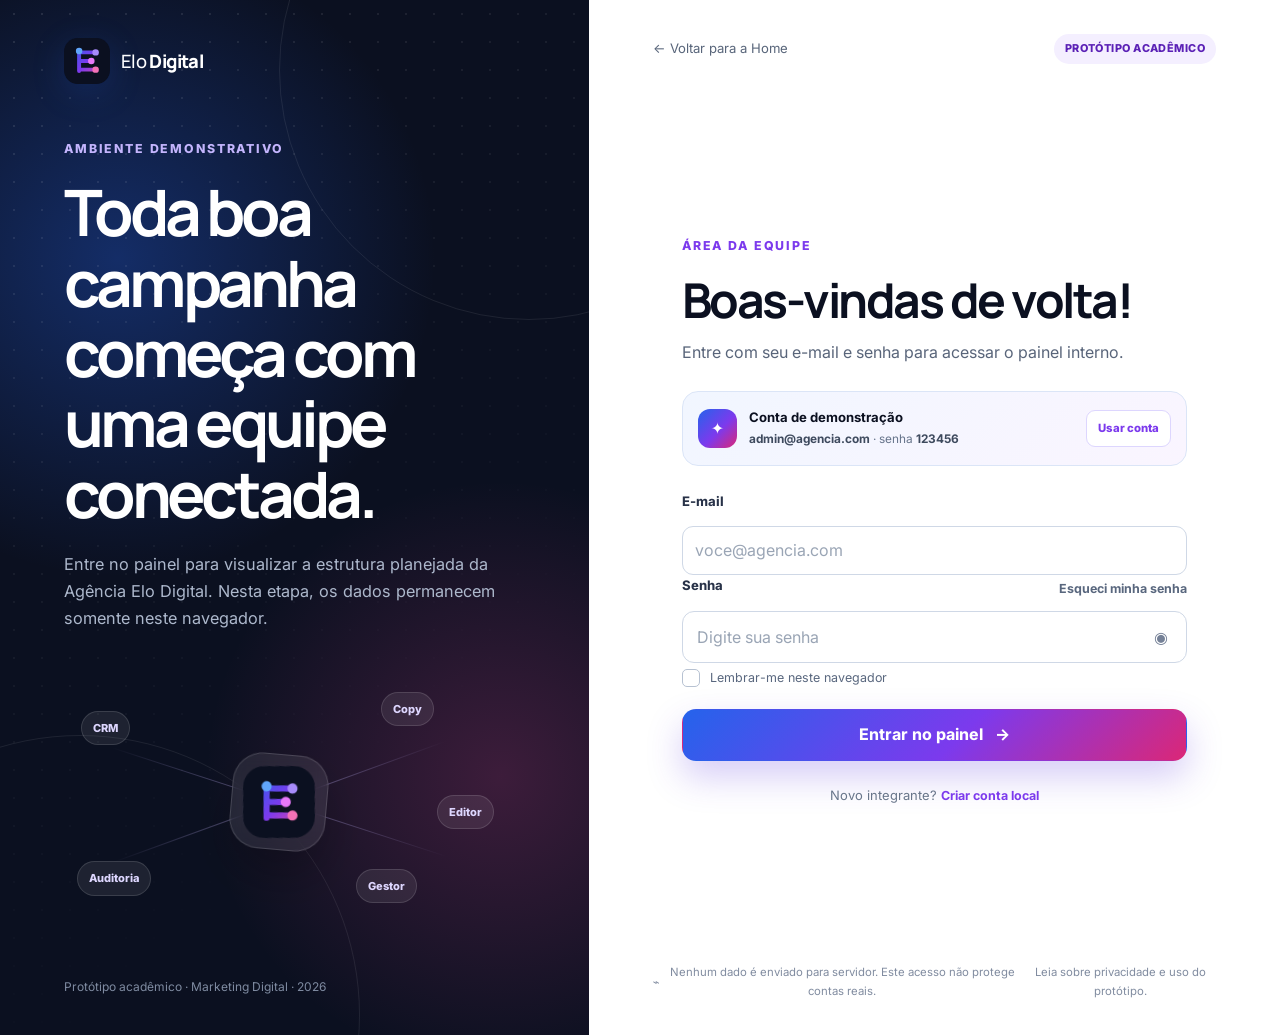
==== commit 08705b19: "Complete campaign manager and audit workflow" ====
--- a/copy.html
+++ b/copy.html
@@ -11,7 +11,7 @@
     <a class="pular-conteudo" href="#conteudo-modulo">Pular para o conteúdo</a>
     <header class="cabecalho-modulo-site"><div class="container barra-modulo-site">
       <a class="marca" href="dashboard.html" aria-label="Agência Elo Digital — painel"><img src="assets/logo.svg" alt="" width="42" height="42"><span>Elo <strong>Digital</strong></span></a>
-      <nav class="navegacao-modulos" aria-label="Módulos internos"><a href="dashboard.html">Painel</a><a href="crm.html">CRM</a><a class="ativo" href="copy.html" aria-current="page">Copy</a><a href="editor.html">Editor</a><span>Gestor <small>Em breve</small></span><span>Auditoria <small>Em breve</small></span></nav>
+      <nav class="navegacao-modulos" aria-label="Módulos internos"><a href="dashboard.html">Painel</a><a href="crm.html">CRM</a><a class="ativo" href="copy.html" aria-current="page">Copy</a><a href="editor.html">Editor</a><a href="gestor.html">Gestor</a><a href="auditoria.html">Auditoria</a></nav>
       <div class="acoes-modulo"><span class="avatar-usuario" data-avatar>ED</span><span class="nome-usuario-modulo" data-nome-menu>Equipe Elo</span><button class="botao-sair" type="button" data-sair>Sair</button></div>
     </div></header>
     <main id="conteudo-modulo">
@@ -64,6 +64,6 @@
         </section>
       </section>
     </main>
-    <footer class="rodape-dashboard"><div class="container"><p>Agência Elo Digital · Projeto acadêmico de Marketing Digital</p><p>Copy demonstrativo · sem API externa</p></div></footer>
+    <footer class="rodape-dashboard"><div class="container"><p>Agência Elo Digital · Projeto acadêmico de Marketing Digital</p><p><a href="privacidade.html">Privacidade e uso do protótipo</a></p></div></footer>
   </body>
 </html>
--- a/styles.css
+++ b/styles.css
@@ -2480,6 +2480,211 @@
   .lista-tecnica-dashboard dd {
     text-align: left;
   }
+}
+
+/* Finalização: Gestor, Auditoria e privacidade */
+
+.modulo-gestor { --acento-modulo: #0f766e; --acento-rgb: 15 118 110; }
+.modulo-auditoria { --acento-modulo: #db2777; --acento-rgb: 219 39 119; }
+.modulo-painel-gestor::before { background: #0f766e; }
+.modulo-painel-auditoria::before { background: linear-gradient(90deg, #db2777, #f97316); }
+.modulo-painel-gestor .barra-progresso span,
+.modulo-painel-auditoria .barra-progresso span { width: 100%; }
+
+.pagina-modulo .campo-formulario > span,
+.pagina-modulo .filtros-modulo label > span,
+.pagina-modulo .navegacao-modulos > a { font-size: .875rem; }
+.pagina-modulo .campo-formulario > small,
+.pagina-modulo .ajuda-campo,
+.pagina-modulo .acoes-linha :is(button, a) { font-size: .78rem; }
+
+.resumo-final-dashboard { position: relative; z-index: 2; padding: 0 0 10px; background: #f6f8fc; }
+.grade-resumo-final { display: grid; grid-template-columns: repeat(6, minmax(0, 1fr)); gap: 12px; transform: translateY(-22px); }
+.grade-resumo-final article { display: grid; min-height: 105px; align-content: center; padding: 17px; background: #fff; border: 1px solid var(--borda); border-radius: 16px; box-shadow: 0 14px 35px rgb(11 16 32 / 9%); }
+.grade-resumo-final span { color: #6c788c; font-size: .78rem; }
+.grade-resumo-final strong { color: var(--marinho); font-family: "Manrope", sans-serif; font-size: 1.35rem; line-height: 1.25; }
+
+.seletor-campanha-painel { width: 100%; max-width: 360px; min-width: 0; min-height: 44px; box-sizing: border-box; padding: 8px 38px 8px 12px; color: var(--texto); background: #fff; border: 1px solid #cfd8e6; border-radius: 11px; font: inherit; }
+.indicadores-gestor article:nth-child(1),
+.indicadores-auditoria article:nth-child(1) { border-top: 4px solid var(--acento-modulo); }
+.cartoes-indicadores.indicadores-gestor { grid-template-columns: repeat(5, minmax(0, 1fr)); }
+.indicadores-gestor strong,
+.indicadores-auditoria strong { font-size: clamp(1.55rem, 3vw, 2.15rem); }
+
+.grade-checkboxes { display: grid; grid-template-columns: repeat(3, minmax(0, 1fr)); gap: 10px; margin-bottom: 18px; }
+.grade-checkboxes label,
+.opcao-material,
+.checkbox-aceite { display: flex; align-items: flex-start; gap: 9px; padding: 12px; color: #425068; background: #f7f9fc; border: 1px solid #dfe5ed; border-radius: 11px; font-size: .875rem; }
+.grade-checkboxes input,
+.opcao-material input,
+.checkbox-aceite input { width: 18px; height: 18px; flex: 0 0 auto; accent-color: var(--acento-modulo); }
+.contas-canais { margin-bottom: 24px; }
+.grade-materiais { display: grid; grid-template-columns: 1fr 1fr; gap: 22px; }
+.grade-materiais h3 { margin: 0 0 10px; font-size: 1rem; }
+.grade-materiais > div > div { display: grid; gap: 8px; }
+.texto-vazio-inline { color: #758196; font-size: .85rem; }
+.grade-metricas { display: grid; grid-template-columns: repeat(4, minmax(0, 1fr)); gap: 12px; }
+
+.tag-canal { display: inline-flex; padding: 4px 7px; margin: 2px; color: #0f5e58; background: #e7f7f4; border-radius: 999px; font-size: .72rem; font-weight: 750; }
+.selo-status-gestor,
+.selo-auditoria,
+.selo-meta,
+.selo-risco { display: inline-flex; padding: 5px 9px; border-radius: 999px; font-size: .72rem; font-weight: 800; white-space: nowrap; }
+.selo-status-gestor { color: #0f5e58; background: #e2f5f1; }
+.selo-auditoria.aprovada { color: #075d49; background: #dcfce7; }
+.selo-auditoria.bloqueada { color: #991b1b; background: #fee2e2; }
+
+.grade-comparacao { display: grid; grid-template-columns: repeat(4, minmax(0, 1fr)); gap: 12px; }
+.grade-comparacao article { position: relative; display: grid; min-height: 150px; align-content: start; padding: 18px; overflow: hidden; background: #f8fafc; border: 1px solid #e0e6ee; border-radius: 15px; }
+.grade-comparacao article > div { display: grid; }
+.grade-comparacao span:first-child { color: #69768a; font-size: .78rem; }
+.grade-comparacao strong { color: var(--marinho); font-family: "Manrope", sans-serif; font-size: 1.45rem; }
+.grade-comparacao small { color: #8290a4; }
+.selo-meta { position: absolute; top: 14px; right: 14px; }
+.selo-meta.atingida { color: #075d49; background: #dcfce7; }
+.selo-meta.pendente { color: #92400e; background: #fef3c7; }
+.barra-meta { position: absolute; right: 18px; bottom: 18px; left: 18px; height: 6px; overflow: hidden; background: #dfe6ee; border-radius: 999px; }
+.barra-meta span { display: block; height: 100%; background: #0f766e; border-radius: inherit; }
+.grade-indicadores-calculados { display: grid; grid-template-columns: repeat(5, minmax(0, 1fr)); gap: 12px; margin-top: 16px; }
+.grade-indicadores-calculados article { display: grid; padding: 16px; background: #0b1020; border-radius: 14px; }
+.grade-indicadores-calculados span { color: #96a3b8; font-size: .78rem; }
+.grade-indicadores-calculados strong { color: #fff; font-family: "Manrope", sans-serif; font-size: 1.08rem; }
+.grade-indicadores-calculados small { color: #7f8ba0; }
+
+.agenda-lista { display: grid; gap: 12px; }
+.item-agenda { display: grid; grid-template-columns: 130px 1fr auto; align-items: center; gap: 20px; padding: 18px; background: #f9fbfc; border: 1px solid #dfe6ec; border-left: 4px solid #0f766e; border-radius: 14px; }
+.item-agenda time { display: grid; color: #506075; }
+.item-agenda time strong { color: var(--marinho); }
+.item-agenda h3 { margin: 5px 0 2px; font-size: 1rem; }
+.item-agenda p { margin: 0; color: #758196; font-size: .82rem; }
+
+.painel-auditoria { border-top: 4px solid #db2777; }
+.grade-contexto-auditoria { display: grid; grid-template-columns: .8fr 1.2fr; gap: 18px; margin-bottom: 28px; }
+.grade-contexto-auditoria > article,
+.grade-contexto-auditoria > div { padding: 20px; background: #f8fafc; border: 1px solid #e0e6ee; border-radius: 15px; }
+.grade-contexto-auditoria h3 { margin: 4px 0 8px; }
+.grade-contexto-auditoria p { color: #69768a; }
+.grade-contexto-auditoria dl { margin: 15px 0 0; }
+.grade-contexto-auditoria dl div { display: flex; justify-content: space-between; gap: 15px; padding: 8px 0; border-top: 1px solid #e2e7ee; font-size: .8rem; }
+.grade-contexto-auditoria dd { margin: 0; text-align: right; }
+.grade-contexto-auditoria > div { display: grid; grid-template-columns: 1fr 1fr; gap: 16px; }
+.material-auditoria { padding: 11px; margin-top: 8px; background: #fff; border: 1px solid #e2e7ee; border-radius: 10px; }
+.material-auditoria span { color: #9d174d; font-size: .72rem; font-weight: 800; }
+.material-auditoria p { margin: 4px 0 0; font-size: .8rem; }
+.cabecalho-subsecao { display: flex; align-items: center; justify-content: space-between; gap: 18px; margin: 30px 0 15px; }
+.cabecalho-subsecao h3 { margin: 0; }
+.cabecalho-subsecao p { margin: 2px 0 0; color: #738096; font-size: .82rem; }
+.lista-alertas { display: grid; grid-template-columns: repeat(2, minmax(0, 1fr)); gap: 12px; margin-bottom: 30px; }
+.alerta-auditoria { display: grid; grid-template-columns: auto 1fr; gap: 12px; padding: 16px; background: #f8fafc; border: 1px solid #dfe5ed; border-left: 4px solid #2563eb; border-radius: 13px; }
+.alerta-auditoria.warning { border-left-color: #eab308; }
+.alerta-auditoria.high { border-left-color: #f97316; }
+.alerta-auditoria.block { border-left-color: #dc2626; }
+.icone-risco { display: grid; width: 28px; height: 28px; place-items: center; color: #fff; background: #2563eb; border-radius: 50%; font-weight: 850; }
+.alerta-auditoria.warning .icone-risco { color: #422006; background: #facc15; }
+.alerta-auditoria.high .icone-risco { background: #f97316; }
+.alerta-auditoria.block .icone-risco { background: #dc2626; }
+.alerta-auditoria span { color: #758196; font-size: .72rem; font-weight: 750; }
+.alerta-auditoria h4 { margin: 2px 0 4px; font-size: .92rem; }
+.alerta-auditoria p { margin: 0; color: #667489; font-size: .8rem; }
+.sem-alertas { display: flex; grid-column: 1 / -1; align-items: center; gap: 13px; padding: 18px; color: #075d49; background: #ecfdf5; border: 1px solid #bbf7d0; border-radius: 13px; }
+.sem-alertas > span { display: grid; width: 30px; height: 30px; place-items: center; color: #fff; background: #059669; border-radius: 50%; }
+.sem-alertas p { margin: 2px 0 0; color: #4b766c; }
+
+.checklist-auditoria { display: grid; gap: 9px; margin-bottom: 18px; }
+.checklist-auditoria > div { display: grid; grid-template-columns: 1fr 210px; align-items: center; gap: 20px; padding: 14px; background: #f8fafc; border: 1px solid #e1e6ed; border-radius: 12px; }
+.checklist-auditoria strong,
+.checklist-auditoria small { display: block; }
+.checklist-auditoria small { color: #738096; }
+.checklist-auditoria select { min-height: 43px; padding: 8px 12px; background: #fff; border: 1px solid #cfd8e6; border-radius: 10px; }
+.texto-aceite { padding: 15px; color: #4b566a; background: #f8fafc; border-left: 4px solid #db2777; border-radius: 8px; }
+.checkbox-aceite { margin-top: 12px; }
+.acoes-parecer { display: flex; flex-wrap: wrap; gap: 10px; }
+
+.linha-tempo-auditoria { position: relative; display: grid; gap: 14px; padding-left: 24px; }
+.linha-tempo-auditoria::before { position: absolute; top: 8px; bottom: 8px; left: 8px; width: 2px; content: ""; background: #dfe5ed; }
+.item-revisao { position: relative; padding: 19px; background: #f9fafc; border: 1px solid #e0e5ed; border-radius: 15px; }
+.marcador-revisao { position: absolute; top: 24px; left: -22px; width: 14px; height: 14px; background: #f59e0b; border: 3px solid #fff; border-radius: 50%; box-shadow: 0 0 0 2px #dfe5ed; }
+.marcador-revisao.ok { background: #059669; }
+.marcador-revisao.fail { background: #dc2626; }
+.cabecalho-revisao { display: flex; align-items: center; justify-content: space-between; gap: 15px; }
+.cabecalho-revisao span:first-child { color: #778398; font-size: .75rem; }
+.cabecalho-revisao h3 { margin: 2px 0 0; }
+.selo-risco.info { color: #1d4ed8; background: #dbeafe; }
+.selo-risco.warning { color: #854d0e; background: #fef9c3; }
+.selo-risco.high { color: #9a3412; background: #ffedd5; }
+.selo-risco.block { color: #991b1b; background: #fee2e2; }
+.item-revisao > p { color: #59667a; }
+.item-revisao dl { display: flex; flex-wrap: wrap; gap: 20px; }
+.item-revisao dl div { display: grid; }
+.item-revisao dt { color: #8490a2; font-size: .7rem; }
+.item-revisao dd { margin: 0; font-size: .82rem; font-weight: 750; }
+.item-revisao details { padding: 12px; margin: 14px 0; background: #fff; border-radius: 10px; }
+.item-revisao summary { cursor: pointer; font-weight: 750; }
+
+.relatorio-impressao { display: none; }
+
+.pagina-privacidade { min-height: 100vh; background: #f8fafc; }
+.cabecalho-estatico { position: sticky; top: 0; background: rgb(255 255 255 / 94%); border-bottom: 1px solid var(--borda); }
+.navegacao-estatica { display: flex; position: static; width: auto; min-height: auto; flex-direction: row; padding: 0; background: transparent; border: 0; box-shadow: none; opacity: 1; pointer-events: auto; transform: none; }
+.hero-privacidade { padding: 145px 0 70px; color: #cbd3e1; background: radial-gradient(circle at 80% 0, rgb(124 58 237 / 36%), transparent 36%), var(--marinho); }
+.hero-privacidade h1 { max-width: 850px; margin-bottom: 14px; color: #fff; font-size: clamp(2.6rem, 6vw, 5rem); }
+.hero-privacidade p:not(.sobretitulo) { max-width: 760px; margin: 0; }
+.conteudo-privacidade { max-width: 900px; padding-top: 60px; padding-bottom: 90px; }
+.conteudo-privacidade section { padding-bottom: 28px; margin-bottom: 28px; border-bottom: 1px solid #dfe5ed; }
+.conteudo-privacidade h2 { margin-bottom: 10px; font-size: 1.45rem; }
+.conteudo-privacidade p { margin: 0; color: #586579; }
+.conteudo-privacidade code { padding: 2px 5px; background: #e9edf4; border-radius: 5px; }
+
+@media (max-width: 1050px) {
+  .cartoes-indicadores.indicadores-gestor { grid-template-columns: repeat(3, minmax(0, 1fr)); }
+  .grade-resumo-final { grid-template-columns: repeat(3, 1fr); }
+  .grade-metricas { grid-template-columns: repeat(2, 1fr); }
+  .grade-comparacao { grid-template-columns: repeat(2, 1fr); }
+  .grade-indicadores-calculados { grid-template-columns: repeat(3, 1fr); }
+}
+
+@media (max-width: 760px) {
+  .cartoes-indicadores.indicadores-gestor { grid-template-columns: repeat(2, minmax(0, 1fr)); }
+  .grade-resumo-final { grid-template-columns: repeat(2, 1fr); transform: none; padding-top: 16px; }
+  .grade-checkboxes { grid-template-columns: 1fr 1fr; }
+  .grade-materiais,
+  .grade-contexto-auditoria { grid-template-columns: 1fr; }
+  .grade-contexto-auditoria > div { grid-template-columns: 1fr; }
+  .lista-alertas { grid-template-columns: 1fr; }
+  .checklist-auditoria > div { grid-template-columns: 1fr; gap: 10px; }
+  .item-agenda { grid-template-columns: 1fr; }
+  .navegacao-estatica { width: auto; }
+}
+
+@media (max-width: 520px) {
+  .grade-checkboxes,
+  .grade-metricas,
+  .grade-comparacao,
+  .grade-indicadores-calculados { grid-template-columns: 1fr; }
+  .grade-resumo-final article { min-height: 92px; }
+  .cabecalho-subsecao,
+  .cabecalho-revisao { align-items: flex-start; flex-direction: column; }
+  .hero-privacidade { padding-top: 115px; }
+}
+
+@media print {
+  body.pagina-modulo.modulo-auditoria { background: #fff; }
+  .modulo-auditoria > :not(main),
+  .modulo-auditoria main > :not(.relatorio-impressao) { display: none !important; }
+  .modulo-auditoria .relatorio-impressao { display: block !important; max-width: 760px; margin: 0 auto; color: #111827; background: #fff; font: 11pt/1.5 Arial, sans-serif; }
+  .relatorio-impressao header { display: flex; align-items: center; gap: 16px; padding-bottom: 18px; border-bottom: 2px solid #0b1020; }
+  .relatorio-impressao header img { width: 48px; }
+  .relatorio-impressao header p,
+  .relatorio-impressao header h1 { margin: 0; }
+  .relatorio-impressao section { padding: 16px 0; break-inside: avoid; border-bottom: 1px solid #d1d5db; }
+  .relatorio-impressao h2 { font-size: 14pt; }
+  .relatorio-impressao dl { display: grid; grid-template-columns: 1fr 1fr; gap: 10px; }
+  .relatorio-impressao dl div { display: grid; }
+  .relatorio-impressao dd { margin: 0; font-weight: 700; }
+  .relatorio-impressao table { width: 100%; border-collapse: collapse; }
+  .relatorio-impressao th,
+  .relatorio-impressao td { padding: 7px; border: 1px solid #d1d5db; text-align: left; }
+  .relatorio-impressao footer { padding-top: 18px; color: #4b5563; font-size: 9pt; }
 }
 
 @media (prefers-reduced-motion: reduce) {
@@ -3099,9 +3304,9 @@
   .painel-modulo,
   .painel-preview-editor { padding: 20px; border-radius: 17px; }
   .cabecalho-painel-modulo { align-items: flex-start; flex-direction: column; }
-  .cartoes-indicadores { grid-template-columns: 1fr 1fr; gap: 10px; }
+  .cartoes-indicadores { grid-template-columns: repeat(2, minmax(0, 1fr)); gap: 10px; }
   .cartoes-indicadores article { min-height: 125px; padding: 17px; }
-  .cartoes-indicadores strong { font-size: 2rem; }
+  .cartoes-indicadores strong { min-width: 0; overflow-wrap: anywhere; font-size: 2rem; }
   .grade-formulario { grid-template-columns: 1fr; }
   .campo-largo { grid-column: auto; }
   .grupo-acoes-compactas { align-items: stretch; flex-direction: column; }
